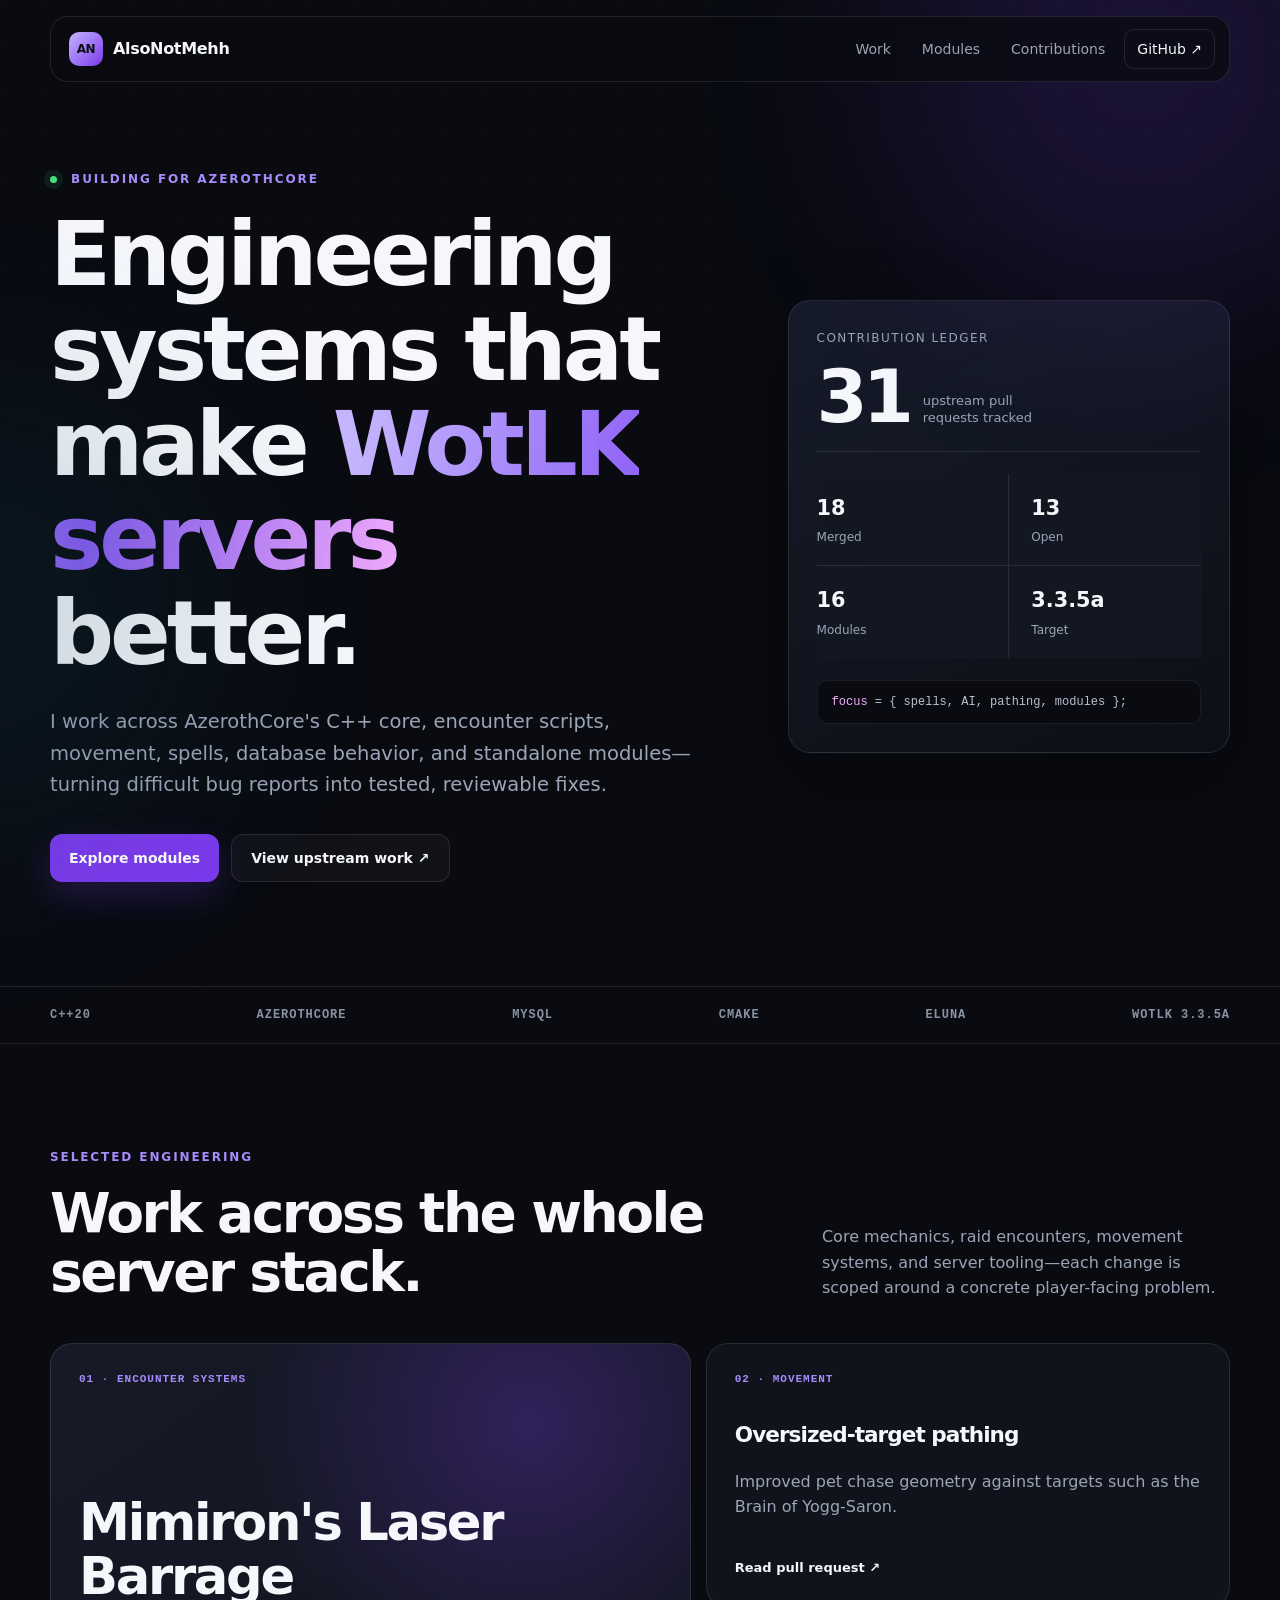
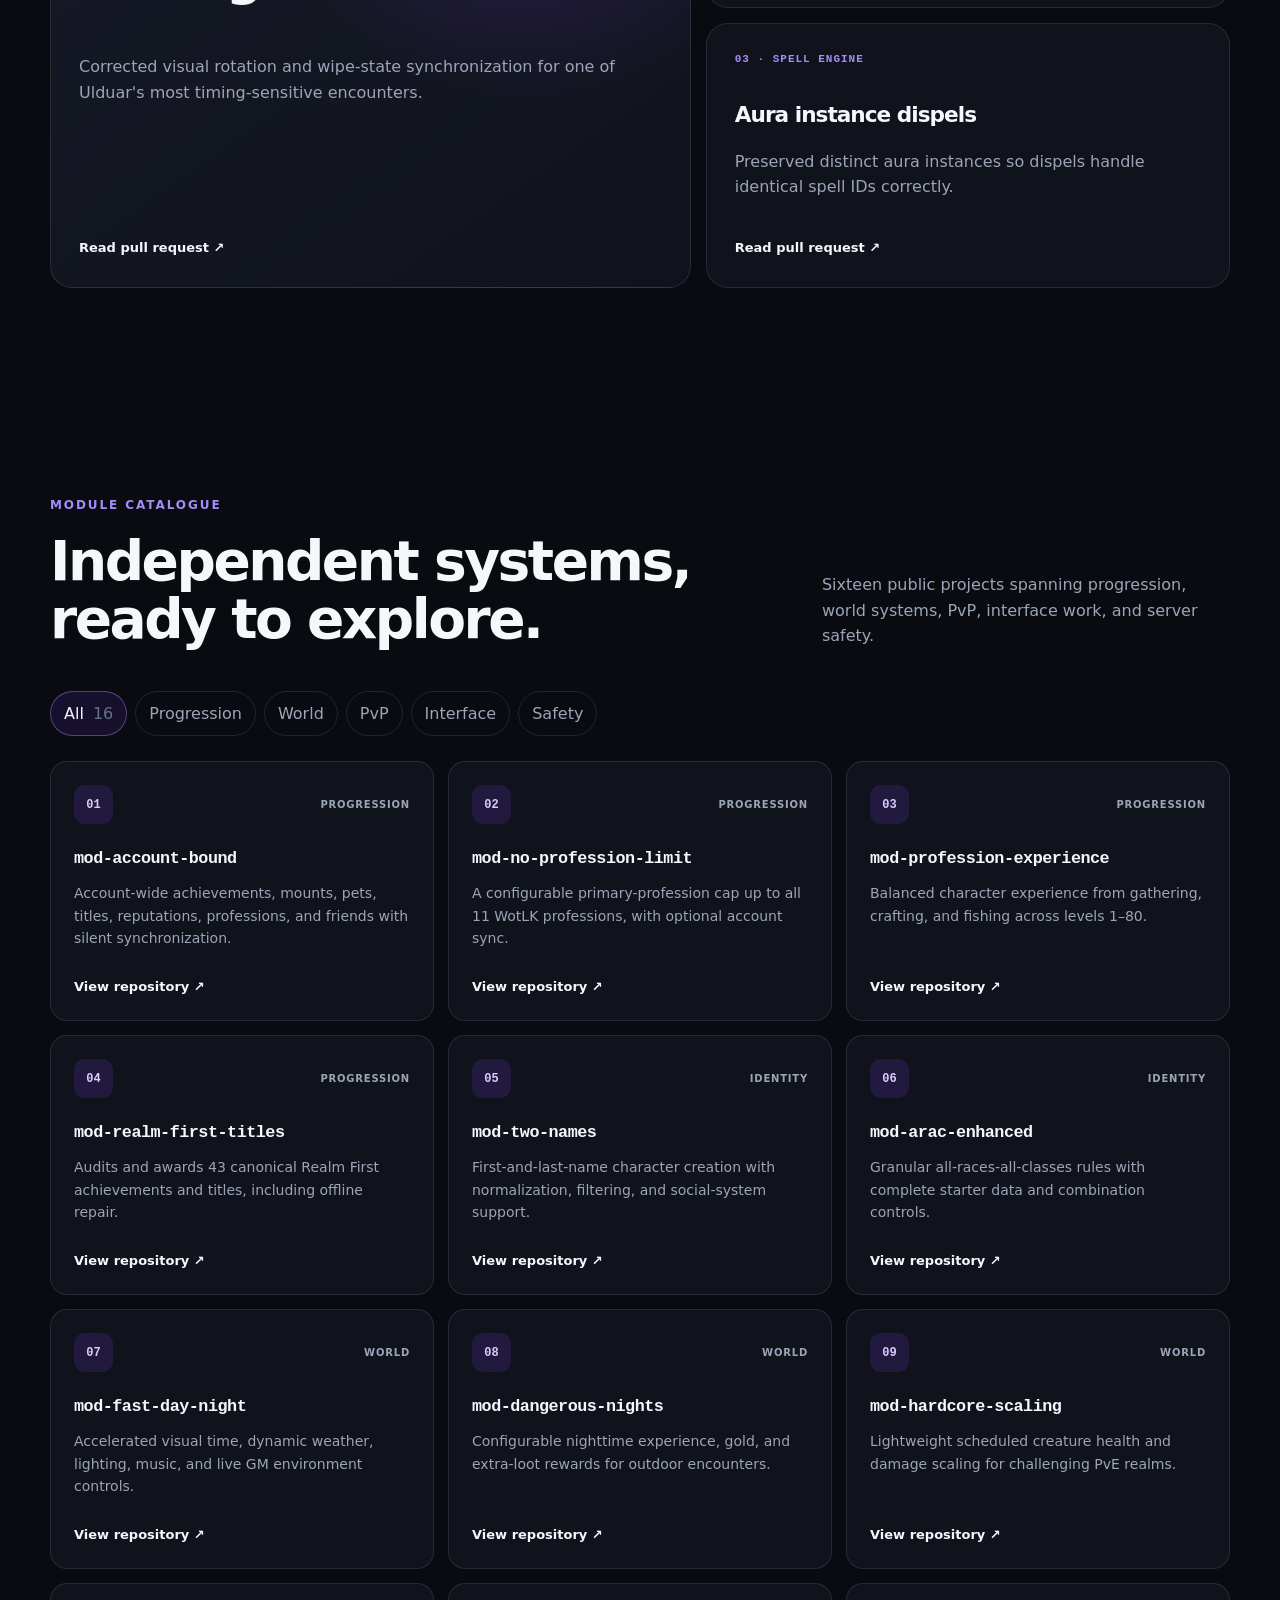
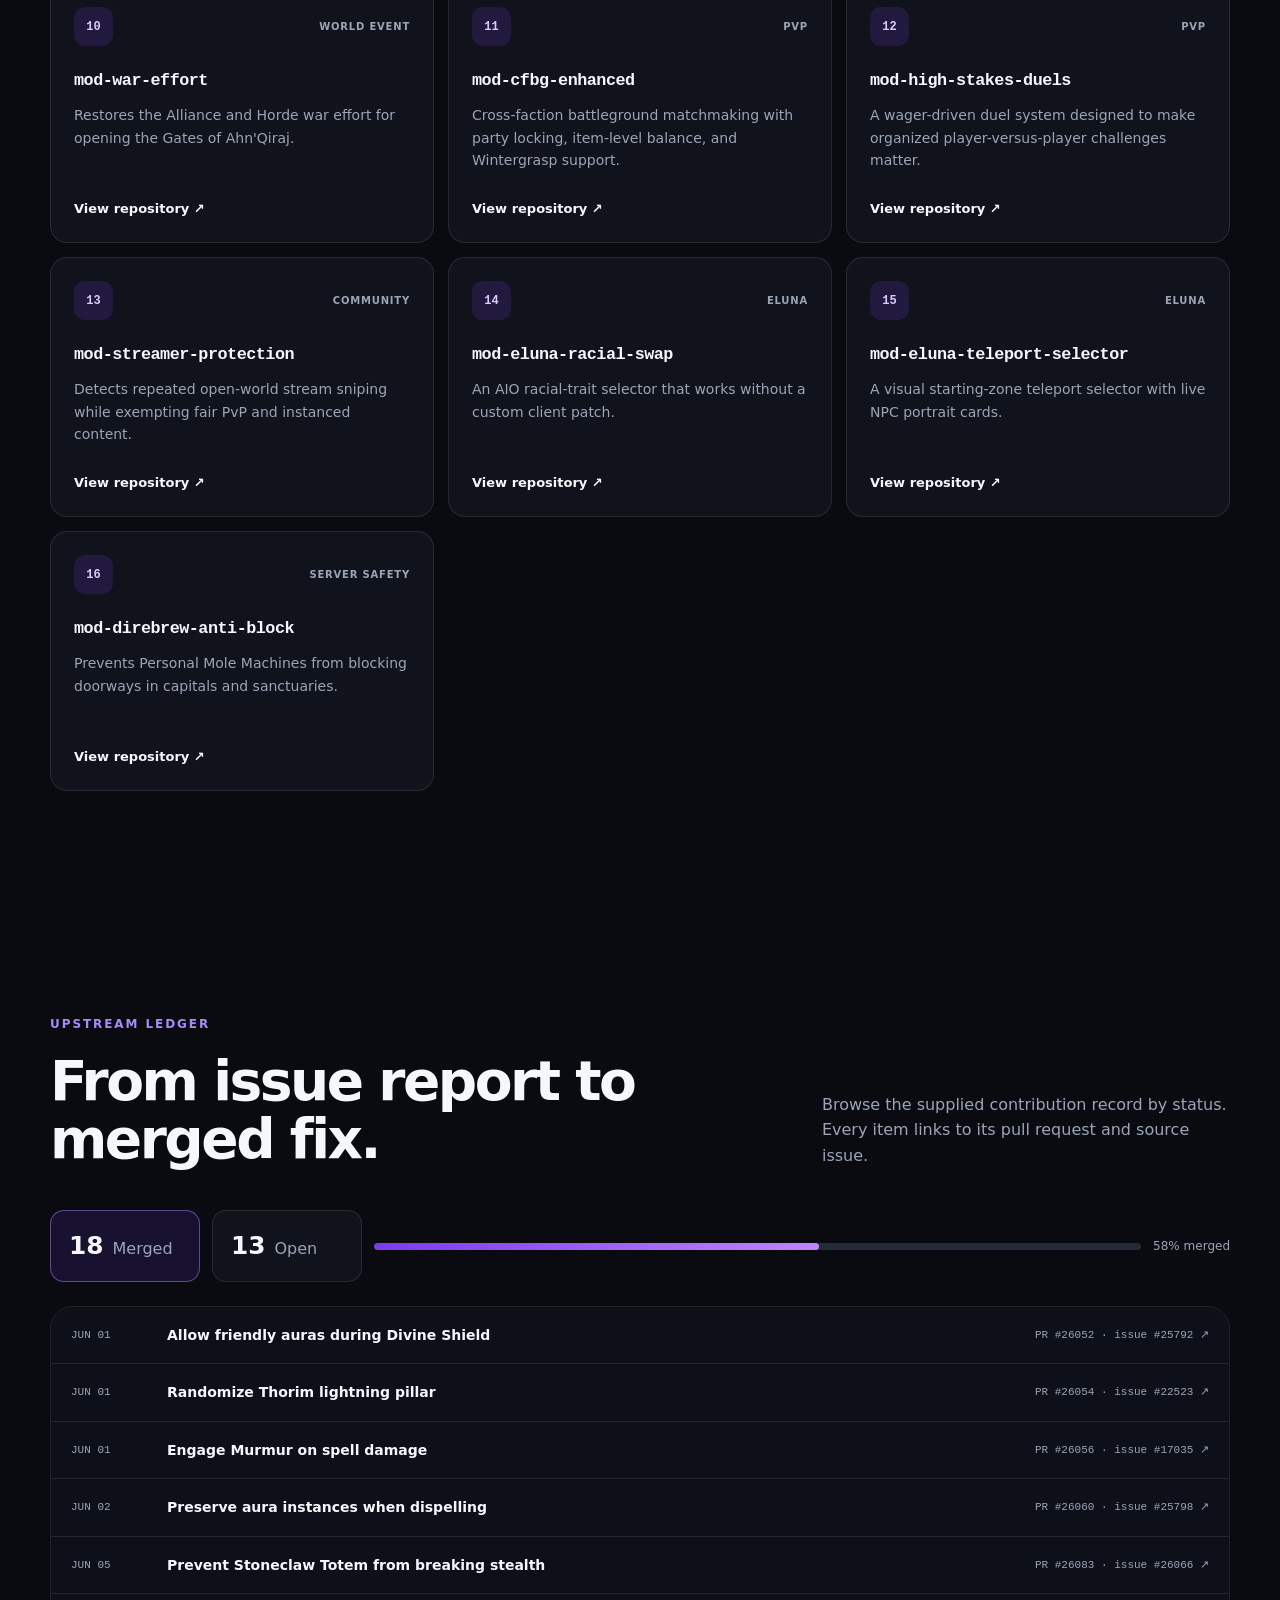
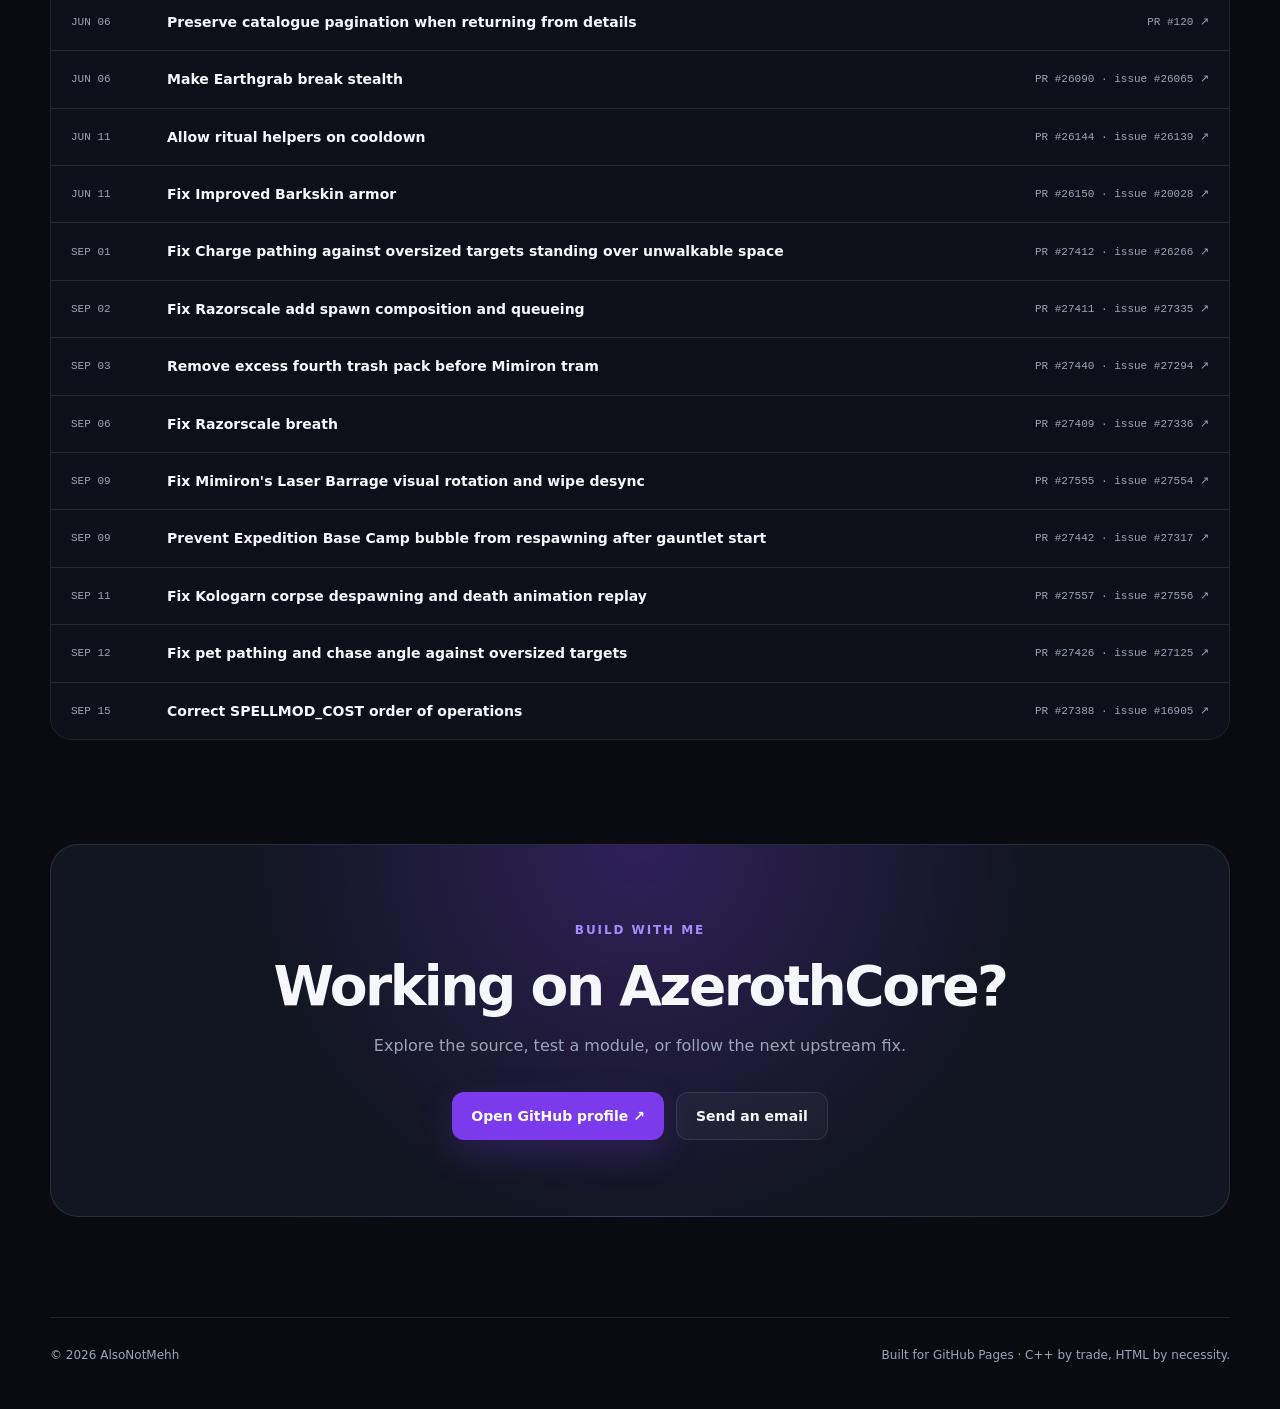
==== docs/index.html @ 0347d48a "feat: publish profile portfolio and module catalogue" ====
<!doctype html>
<html lang="en">
<head>
  <meta charset="utf-8">
  <meta name="viewport" content="width=device-width, initial-scale=1">
  <meta name="description" content="AzerothCore contributions, C++ engineering, and WotLK modules by AlsoNotMehh.">
  <meta name="theme-color" content="#090b11">
  <meta property="og:title" content="AlsoNotMehh — AzerothCore Developer">
  <meta property="og:description" content="Upstream fixes, WotLK systems engineering, and a growing catalogue of AzerothCore modules.">
  <meta property="og:type" content="website">
  <title>AlsoNotMehh — AzerothCore Developer</title>
  <link rel="icon" href="assets/mark.svg" type="image/svg+xml">
  <link rel="stylesheet" href="assets/styles.css">
  <script src="assets/app.js" defer></script>
</head>
<body>
  <a class="skip-link" href="#main">Skip to content</a>
  <div class="ambient ambient-one" aria-hidden="true"></div>
  <div class="ambient ambient-two" aria-hidden="true"></div>

  <header class="site-header">
    <a class="brand" href="#top" aria-label="AlsoNotMehh home">
      <span class="brand-mark">AN</span>
      <span>AlsoNotMehh</span>
    </a>
    <button class="nav-toggle" type="button" aria-expanded="false" aria-controls="site-nav">Menu</button>
    <nav id="site-nav" class="site-nav" aria-label="Primary navigation">
      <a href="#work">Work</a>
      <a href="#modules">Modules</a>
      <a href="#contributions">Contributions</a>
      <a class="nav-cta" href="https://github.com/AlsoNotMehh" target="_blank" rel="noreferrer">GitHub ↗</a>
    </nav>
  </header>

  <main id="main">
    <section class="hero section" id="top">
      <div class="hero-copy reveal">
        <p class="eyebrow"><span class="status-dot"></span> Building for AzerothCore</p>
        <h1>Engineering systems that make <span>WotLK servers</span> better.</h1>
        <p class="hero-lede">I work across AzerothCore's C++ core, encounter scripts, movement, spells, database behavior, and standalone modules—turning difficult bug reports into tested, reviewable fixes.</p>
        <div class="hero-actions">
          <a class="button button-primary" href="#modules">Explore modules</a>
          <a class="button button-secondary" href="https://github.com/azerothcore/azerothcore-wotlk/pulls?q=is%3Apr+author%3AAlsoNotMehh" target="_blank" rel="noreferrer">View upstream work ↗</a>
        </div>
      </div>
      <aside class="hero-panel reveal" aria-label="Contribution overview">
        <p class="panel-kicker">Contribution ledger</p>
        <div class="hero-metric"><strong>31</strong><span>upstream pull requests tracked</span></div>
        <div class="metric-grid">
          <div><strong>18</strong><span>Merged</span></div>
          <div><strong>13</strong><span>Open</span></div>
          <div><strong>16</strong><span>Modules</span></div>
          <div><strong>3.3.5a</strong><span>Target</span></div>
        </div>
        <div class="code-line"><span>focus</span> = { spells, AI, pathing, modules };</div>
      </aside>
    </section>

    <section class="trust-strip" aria-label="Core technologies">
      <span>C++20</span><span>AzerothCore</span><span>MySQL</span><span>CMake</span><span>Eluna</span><span>WotLK 3.3.5a</span>
    </section>

    <section class="section" id="work">
      <div class="section-heading reveal">
        <div><p class="eyebrow">Selected engineering</p><h2>Work across the whole server stack.</h2></div>
        <p>Core mechanics, raid encounters, movement systems, and server tooling—each change is scoped around a concrete player-facing problem.</p>
      </div>
      <div class="featured-grid">
        <a class="featured-card featured-large reveal" href="https://github.com/azerothcore/azerothcore-wotlk/pull/27555" target="_blank" rel="noreferrer">
          <span class="card-index">01 · Encounter systems</span>
          <h3>Mimiron's Laser Barrage</h3>
          <p>Corrected visual rotation and wipe-state synchronization for one of Ulduar's most timing-sensitive encounters.</p>
          <span class="card-link">Read pull request ↗</span>
        </a>
        <a class="featured-card reveal" href="https://github.com/azerothcore/azerothcore-wotlk/pull/27426" target="_blank" rel="noreferrer">
          <span class="card-index">02 · Movement</span>
          <h3>Oversized-target pathing</h3>
          <p>Improved pet chase geometry against targets such as the Brain of Yogg-Saron.</p>
          <span class="card-link">Read pull request ↗</span>
        </a>
        <a class="featured-card reveal" href="https://github.com/azerothcore/azerothcore-wotlk/pull/26060" target="_blank" rel="noreferrer">
          <span class="card-index">03 · Spell engine</span>
          <h3>Aura instance dispels</h3>
          <p>Preserved distinct aura instances so dispels handle identical spell IDs correctly.</p>
          <span class="card-link">Read pull request ↗</span>
        </a>
      </div>
    </section>

    <section class="section" id="modules">
      <div class="section-heading reveal">
        <div><p class="eyebrow">Module catalogue</p><h2>Independent systems, ready to explore.</h2></div>
        <p>Sixteen public projects spanning progression, world systems, PvP, interface work, and server safety.</p>
      </div>
      <div class="toolbar reveal" role="group" aria-label="Filter modules">
        <button class="filter is-active" type="button" data-filter="all">All <span>16</span></button>
        <button class="filter" type="button" data-filter="progression">Progression</button>
        <button class="filter" type="button" data-filter="world">World</button>
        <button class="filter" type="button" data-filter="pvp">PvP</button>
        <button class="filter" type="button" data-filter="interface">Interface</button>
        <button class="filter" type="button" data-filter="safety">Safety</button>
      </div>
      <div id="module-grid" class="module-grid" aria-live="polite"></div>
    </section>

    <section class="section contributions" id="contributions">
      <div class="section-heading reveal">
        <div><p class="eyebrow">Upstream ledger</p><h2>From issue report to merged fix.</h2></div>
        <p>Browse the supplied contribution record by status. Every item links to its pull request and source issue.</p>
      </div>
      <div class="contribution-summary reveal">
        <button class="status-card is-active" type="button" data-status="merged"><strong>18</strong><span>Merged</span></button>
        <button class="status-card" type="button" data-status="open"><strong>13</strong><span>Open</span></button>
        <div class="progress" aria-label="18 of 31 tracked pull requests merged"><span style="width:58.06%"></span></div>
        <span class="merge-rate">58% merged</span>
      </div>
      <div id="contribution-list" class="contribution-list" aria-live="polite"></div>
    </section>

    <section class="section contact reveal">
      <p class="eyebrow">Build with me</p>
      <h2>Working on AzerothCore?</h2>
      <p>Explore the source, test a module, or follow the next upstream fix.</p>
      <div class="hero-actions">
        <a class="button button-primary" href="https://github.com/AlsoNotMehh" target="_blank" rel="noreferrer">Open GitHub profile ↗</a>
        <a class="button button-secondary" href="mailto:itsbrayanrodriguez@gmail.com">Send an email</a>
      </div>
    </section>
  </main>

  <footer class="site-footer">
    <span>© <span id="year"></span> AlsoNotMehh</span>
    <span>Built for GitHub Pages · C++ by trade, HTML by necessity.</span>
  </footer>
</body>
</html>
---- docs/assets/styles.css ----
:root {
  --bg: #090b11;
  --panel: rgba(18, 22, 33, .78);
  --panel-solid: #121621;
  --text: #f5f7fb;
  --muted: #9ba5b7;
  --line: rgba(255,255,255,.1);
  --purple: #a78bfa;
  --purple-deep: #7c3aed;
  --green: #4ade80;
  --max: 1180px;
  --radius: 22px;
}
* { box-sizing: border-box; }
html { scroll-behavior: smooth; }
body { margin: 0; color: var(--text); background: var(--bg); font-family: Inter, ui-sans-serif, system-ui, -apple-system, BlinkMacSystemFont, "Segoe UI", sans-serif; line-height: 1.6; overflow-x: hidden; }
body::before { content: ""; position: fixed; inset: 0; pointer-events: none; opacity: .32; background-image: linear-gradient(rgba(255,255,255,.025) 1px, transparent 1px), linear-gradient(90deg, rgba(255,255,255,.025) 1px, transparent 1px); background-size: 44px 44px; mask-image: linear-gradient(to bottom, black, transparent 78%); }
a { color: inherit; }
button { font: inherit; }
.skip-link { position: fixed; top: -60px; left: 20px; z-index: 100; padding: 10px 16px; color: #090b11; background: #fff; border-radius: 8px; }
.skip-link:focus { top: 20px; }
.ambient { position: fixed; width: 480px; height: 480px; border-radius: 50%; filter: blur(110px); pointer-events: none; opacity: .17; }
.ambient-one { top: -180px; right: -100px; background: var(--purple-deep); }
.ambient-two { bottom: 5%; left: -260px; background: #164e63; }
.site-header { position: sticky; top: 0; z-index: 20; width: min(calc(100% - 32px), var(--max)); margin: 16px auto 0; padding: 12px 14px 12px 18px; display: flex; align-items: center; justify-content: space-between; border: 1px solid var(--line); border-radius: 18px; background: rgba(9,11,17,.78); backdrop-filter: blur(18px); }
.brand { display: inline-flex; align-items: center; gap: 10px; font-weight: 760; text-decoration: none; letter-spacing: -.02em; }
.brand-mark { display: grid; place-items: center; width: 34px; height: 34px; color: #0b0d13; background: linear-gradient(135deg, #c4b5fd, #7c3aed); border-radius: 10px; font-size: 12px; font-weight: 900; }
.site-nav { display: flex; align-items: center; gap: 7px; }
.site-nav a { padding: 8px 12px; color: var(--muted); text-decoration: none; font-size: 14px; border-radius: 10px; }
.site-nav a:hover, .site-nav a:focus-visible { color: var(--text); background: rgba(255,255,255,.06); }
.site-nav .nav-cta { color: var(--text); border: 1px solid var(--line); }
.nav-toggle { display: none; color: var(--text); border: 1px solid var(--line); background: transparent; border-radius: 10px; padding: 7px 10px; }
.section { width: min(calc(100% - 40px), var(--max)); margin: 0 auto; padding: 104px 0; }
.hero { min-height: 760px; display: grid; grid-template-columns: 1.2fr .8fr; align-items: center; gap: 74px; padding-top: 88px; }
.eyebrow { margin: 0 0 17px; color: var(--purple); font-size: 12px; font-weight: 800; letter-spacing: .16em; text-transform: uppercase; }
.status-dot { display: inline-block; width: 7px; height: 7px; margin-right: 8px; border-radius: 50%; background: var(--green); box-shadow: 0 0 0 6px rgba(74,222,128,.09); }
h1, h2, h3 { margin-top: 0; line-height: 1.06; letter-spacing: -.045em; }
h1 { max-width: 760px; margin-bottom: 25px; font-size: clamp(3.2rem, 7vw, 6.25rem); }
h1 span { color: transparent; background: linear-gradient(100deg, #c4b5fd 5%, #8b5cf6 52%, #f0abfc); background-clip: text; -webkit-background-clip: text; }
h2 { margin-bottom: 0; font-size: clamp(2.15rem, 4.3vw, 4rem); }
h3 { font-size: 1.35rem; }
.hero-lede { max-width: 690px; margin: 0; color: var(--muted); font-size: clamp(1.05rem, 1.8vw, 1.22rem); }
.hero-actions { display: flex; flex-wrap: wrap; gap: 12px; margin-top: 34px; }
.button { display: inline-flex; align-items: center; justify-content: center; min-height: 48px; padding: 0 19px; border-radius: 12px; text-decoration: none; font-size: 14px; font-weight: 750; transition: transform .2s ease, border-color .2s ease, background .2s ease; }
.button:hover { transform: translateY(-2px); }
.button-primary { color: #fff; background: var(--purple-deep); box-shadow: 0 13px 35px rgba(124,58,237,.22); }
.button-primary:hover { background: #8b5cf6; }
.button-secondary { border: 1px solid var(--line); background: rgba(255,255,255,.035); }
.button-secondary:hover { border-color: rgba(255,255,255,.24); }
.hero-panel { padding: 28px; border: 1px solid var(--line); border-radius: var(--radius); background: linear-gradient(155deg, rgba(24,29,44,.92), rgba(13,16,24,.88)); box-shadow: 0 30px 80px rgba(0,0,0,.35); transform: rotate(1.4deg); }
.panel-kicker { margin: 0 0 20px; color: var(--muted); font-size: 12px; letter-spacing: .12em; text-transform: uppercase; }
.hero-metric { display: flex; align-items: end; gap: 14px; padding-bottom: 24px; border-bottom: 1px solid var(--line); }
.hero-metric strong { font-size: 4.6rem; line-height: .8; letter-spacing: -.07em; }
.hero-metric span { max-width: 130px; color: var(--muted); font-size: 13px; line-height: 1.35; }
.metric-grid { display: grid; grid-template-columns: 1fr 1fr; gap: 1px; margin: 22px 0; background: var(--line); }
.metric-grid div { display: flex; flex-direction: column; gap: 3px; padding: 18px 0; background: #131722; }
.metric-grid div:nth-child(even) { padding-left: 22px; }
.metric-grid strong { font-size: 1.3rem; }
.metric-grid span { color: var(--muted); font-size: 12px; }
.code-line { padding: 12px 14px; color: #b8c0d1; background: #090b11; border: 1px solid rgba(255,255,255,.07); border-radius: 10px; font: 12px/1.5 ui-monospace, SFMono-Regular, Menlo, monospace; }
.code-line span { color: #f0abfc; }
.trust-strip { width: 100%; padding: 22px max(20px, calc((100% - var(--max)) / 2)); display: flex; flex-wrap: wrap; justify-content: space-between; gap: 20px; color: #8993a5; border-top: 1px solid var(--line); border-bottom: 1px solid var(--line); font: 700 12px/1 ui-monospace, monospace; letter-spacing: .08em; text-transform: uppercase; }
.section-heading { display: grid; grid-template-columns: 1.15fr .65fr; gap: 50px; align-items: end; margin-bottom: 42px; }
.section-heading > p { margin: 0; color: var(--muted); }
.featured-grid { display: grid; grid-template-columns: 1.1fr .9fr; gap: 15px; }
.featured-card { min-height: 265px; padding: 28px; display: flex; flex-direction: column; border: 1px solid var(--line); border-radius: var(--radius); background: var(--panel); text-decoration: none; transition: transform .25s ease, border-color .25s ease, background .25s ease; }
.featured-card:hover { transform: translateY(-4px); border-color: rgba(167,139,250,.4); background: #171b29; }
.featured-large { grid-row: span 2; min-height: 545px; justify-content: end; background: radial-gradient(circle at 75% 15%, rgba(124,58,237,.28), transparent 42%), linear-gradient(145deg, #161a27, #10131c); }
.featured-large h3 { max-width: 480px; font-size: clamp(2.25rem, 4vw, 4.1rem); }
.featured-card p { max-width: 540px; margin: 0 0 24px; color: var(--muted); }
.card-index { margin-bottom: auto; color: var(--purple); font: 700 11px/1.3 ui-monospace, monospace; text-transform: uppercase; letter-spacing: .09em; }
.featured-card:not(.featured-large) .card-index { margin-bottom: 38px; }
.card-link { margin-top: auto; font-size: 13px; font-weight: 750; }
.toolbar { display: flex; flex-wrap: wrap; gap: 8px; margin-bottom: 25px; }
.filter { padding: 9px 13px; color: var(--muted); border: 1px solid var(--line); border-radius: 999px; background: transparent; cursor: pointer; }
.filter span { padding-left: 4px; color: #697386; }
.filter:hover, .filter.is-active { color: var(--text); border-color: rgba(167,139,250,.42); background: rgba(124,58,237,.13); }
.module-grid { display: grid; grid-template-columns: repeat(3, 1fr); gap: 14px; }
.module-card { min-height: 260px; padding: 23px; display: flex; flex-direction: column; border: 1px solid var(--line); border-radius: 17px; background: var(--panel); transition: transform .22s ease, border-color .22s ease; }
.module-card:hover { transform: translateY(-3px); border-color: rgba(167,139,250,.34); }
.module-top { display: flex; align-items: center; justify-content: space-between; margin-bottom: 25px; }
.module-icon { display: grid; place-items: center; width: 39px; height: 39px; color: #d8ccff; background: rgba(124,58,237,.17); border-radius: 11px; font: 800 12px/1 ui-monospace, monospace; }
.module-category { color: var(--muted); font-size: 10px; font-weight: 750; text-transform: uppercase; letter-spacing: .08em; }
.module-card h3 { margin-bottom: 12px; font: 720 1.05rem/1.25 ui-monospace, SFMono-Regular, Menlo, monospace; letter-spacing: -.03em; }
.module-card p { margin: 0 0 24px; color: var(--muted); font-size: 14px; }
.module-card a { margin-top: auto; text-decoration: none; font-size: 13px; font-weight: 750; }
.module-card a:hover { color: var(--purple); }
.contributions { padding-top: 120px; }
.contribution-summary { display: grid; grid-template-columns: 150px 150px 1fr auto; gap: 12px; align-items: center; margin-bottom: 24px; }
.status-card { padding: 15px 18px; display: flex; align-items: baseline; gap: 9px; color: var(--muted); border: 1px solid var(--line); border-radius: 14px; background: var(--panel); cursor: pointer; text-align: left; }
.status-card strong { color: var(--text); font-size: 1.55rem; }
.status-card.is-active { border-color: rgba(167,139,250,.48); background: rgba(124,58,237,.14); }
.progress { height: 7px; overflow: hidden; border-radius: 999px; background: #252a37; }
.progress span { display: block; height: 100%; background: linear-gradient(90deg, #7c3aed, #c084fc); border-radius: inherit; }
.merge-rate { color: var(--muted); font-size: 12px; }
.contribution-list { border: 1px solid var(--line); border-radius: var(--radius); overflow: hidden; }
.contribution-item { display: grid; grid-template-columns: 78px 1fr auto; gap: 18px; align-items: center; padding: 17px 20px; color: inherit; border-bottom: 1px solid var(--line); background: rgba(15,18,27,.76); text-decoration: none; }
.contribution-item:last-child { border-bottom: 0; }
.contribution-item:hover { background: rgba(27,31,45,.9); }
.contribution-date { color: var(--muted); font: 11px/1.3 ui-monospace, monospace; text-transform: uppercase; }
.contribution-title { font-size: 14px; font-weight: 650; }
.contribution-meta { color: var(--muted); font: 11px/1.3 ui-monospace, monospace; white-space: nowrap; }
.contact { margin-bottom: 100px; padding: 76px; text-align: center; border: 1px solid var(--line); border-radius: 28px; background: radial-gradient(circle at 50% 0, rgba(124,58,237,.28), transparent 55%), var(--panel-solid); }
.contact h2 { margin-bottom: 17px; }
.contact > p:not(.eyebrow) { margin: 0; color: var(--muted); }
.contact .hero-actions { justify-content: center; }
.site-footer { width: min(calc(100% - 40px), var(--max)); margin: 0 auto; padding: 28px 0 44px; display: flex; justify-content: space-between; gap: 20px; color: var(--muted); border-top: 1px solid var(--line); font-size: 12px; }
.reveal { opacity: 0; transform: translateY(16px); transition: opacity .55s ease, transform .55s ease; }
.reveal.is-visible { opacity: 1; transform: none; }
@media (max-width: 900px) {
  .hero { min-height: auto; grid-template-columns: 1fr; gap: 48px; padding-top: 110px; }
  .hero-panel { transform: none; }
  .section-heading { grid-template-columns: 1fr; gap: 18px; }
  .featured-grid { grid-template-columns: 1fr; }
  .featured-large { min-height: 460px; grid-row: auto; }
  .module-grid { grid-template-columns: repeat(2, 1fr); }
  .contribution-summary { grid-template-columns: 1fr 1fr; }
  .progress { grid-column: 1 / -1; }
}
@media (max-width: 640px) {
  .site-header { margin-top: 9px; }
  .nav-toggle { display: block; }
  .site-nav { position: absolute; top: calc(100% + 8px); left: 0; right: 0; display: none; flex-direction: column; align-items: stretch; padding: 10px; border: 1px solid var(--line); border-radius: 14px; background: #0d1018; }
  .site-nav.is-open { display: flex; }
  .section { width: min(calc(100% - 28px), var(--max)); padding: 78px 0; }
  .hero { padding-top: 96px; }
  h1 { font-size: clamp(2.8rem, 14vw, 4.2rem); }
  .trust-strip { justify-content: flex-start; }
  .module-grid { grid-template-columns: 1fr; }
  .contribution-item { grid-template-columns: 1fr auto; gap: 6px 12px; }
  .contribution-date { grid-column: 1 / -1; }
  .contribution-title { font-size: 13px; }
  .contact { padding: 54px 24px; margin-bottom: 60px; }
  .site-footer { flex-direction: column; }
}
@media (prefers-reduced-motion: reduce) {
  *, *::before, *::after { scroll-behavior: auto !important; transition: none !important; }
  .reveal { opacity: 1; transform: none; }
}
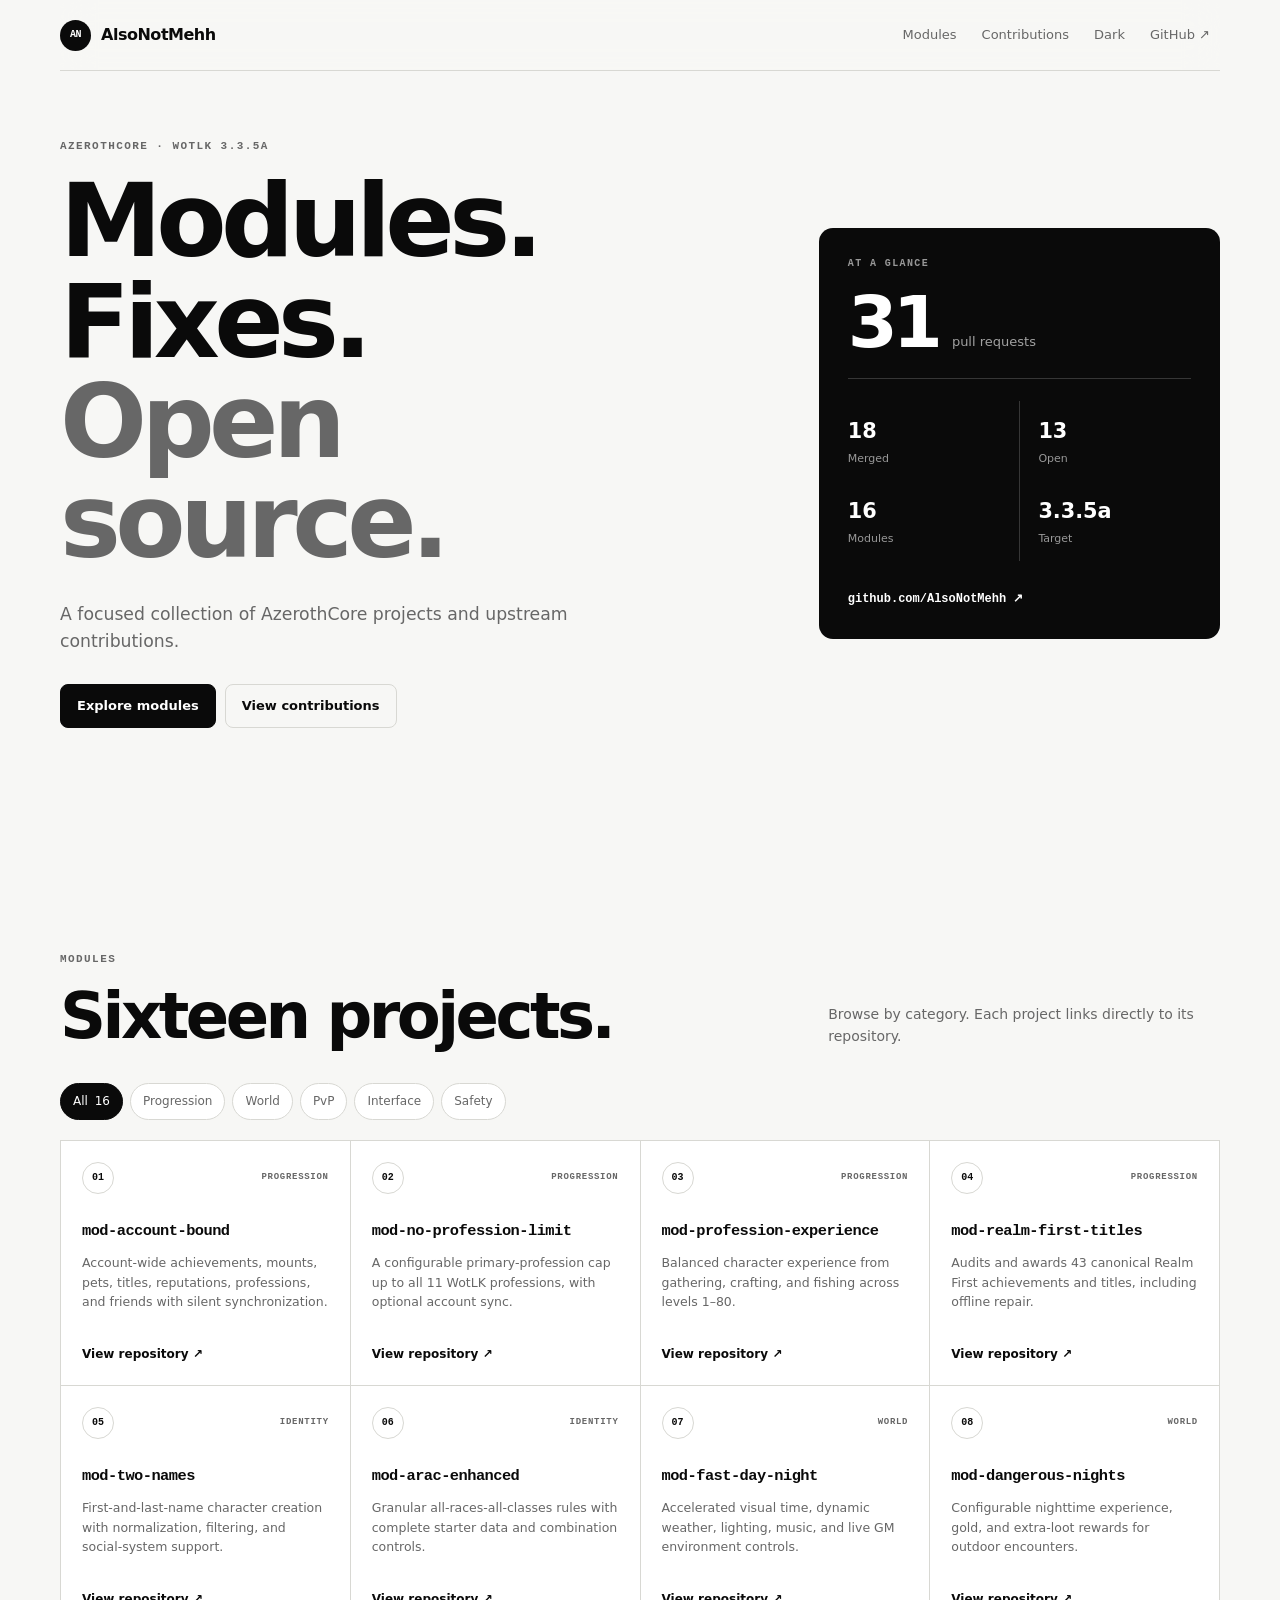
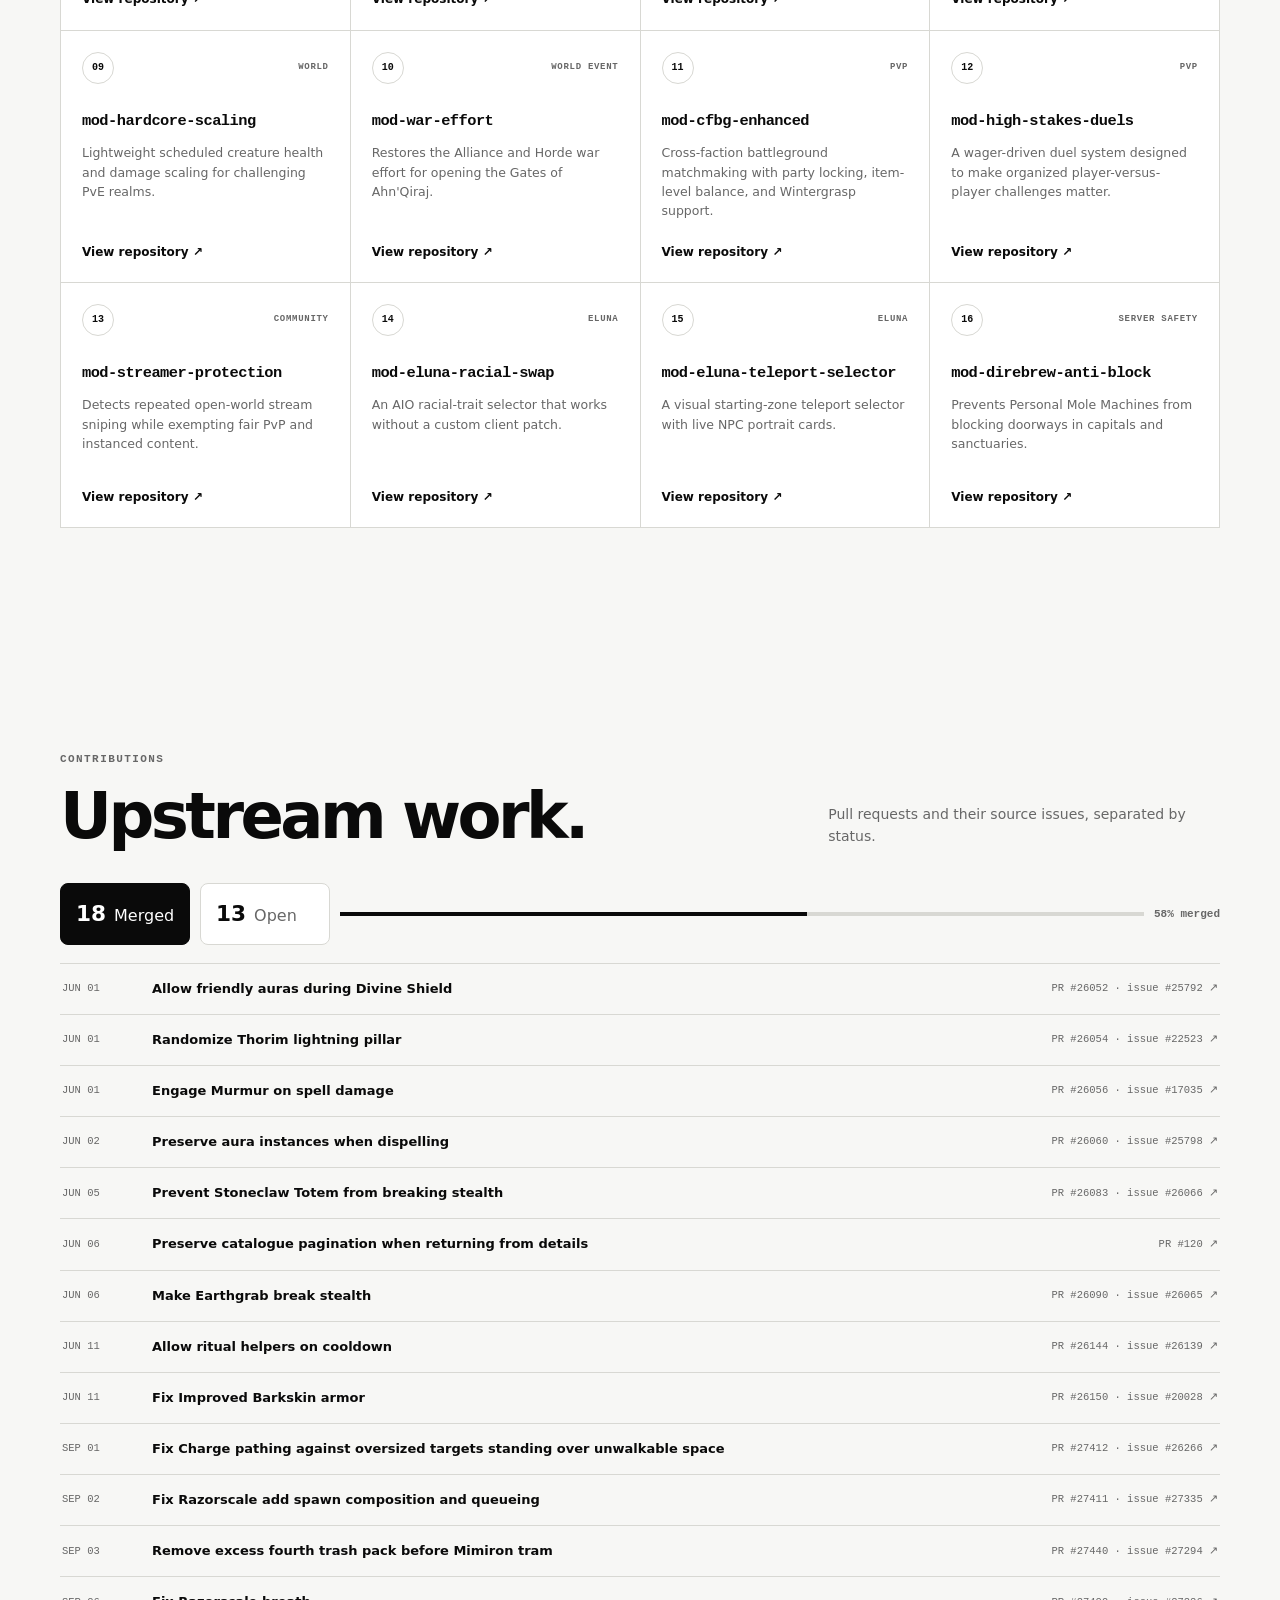
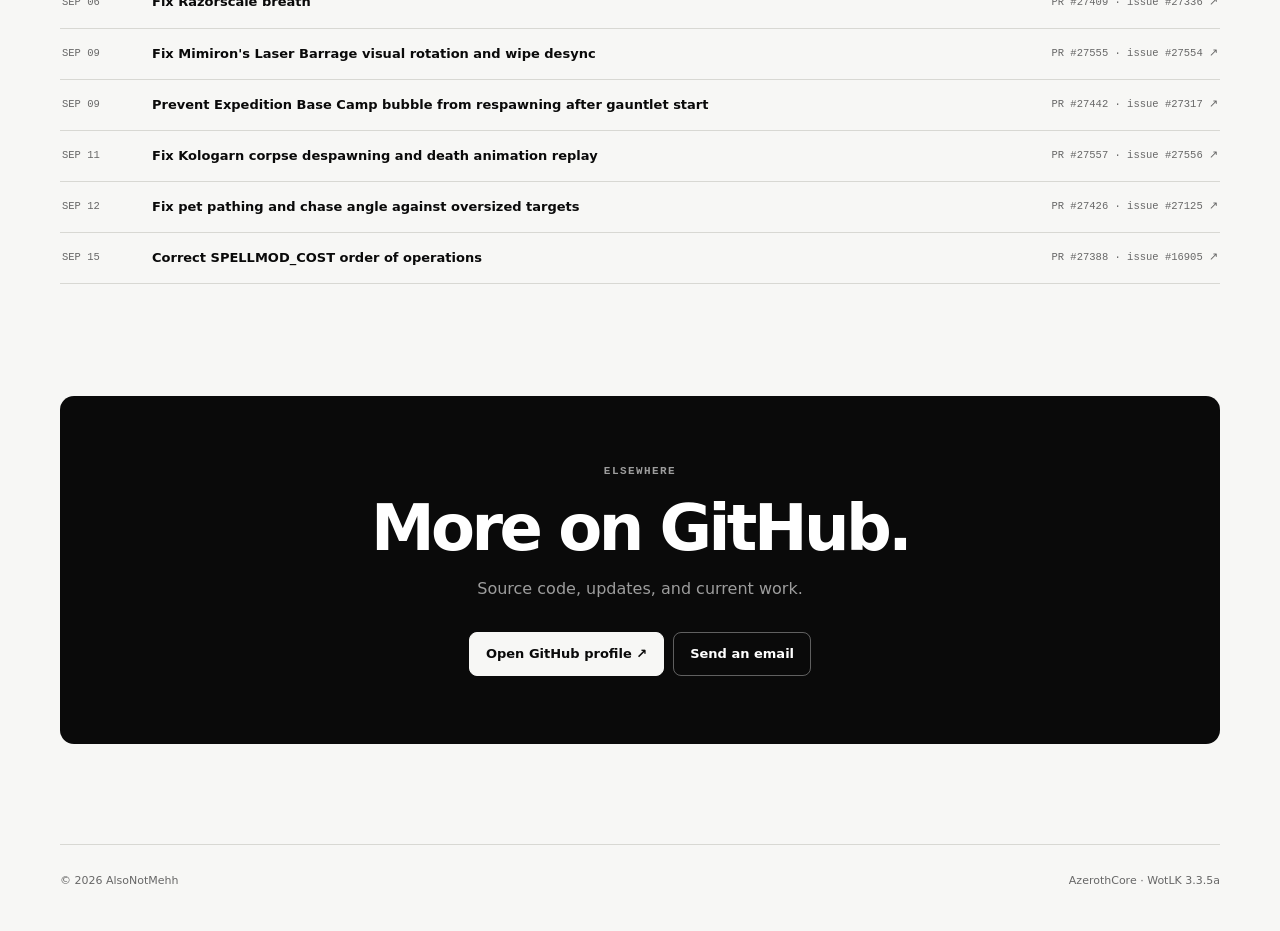
==== commit b42bfb30: "style: simplify portfolio with light and dark themes" ====
--- a/docs/index.html
+++ b/docs/index.html
@@ -3,21 +3,18 @@
 <head>
   <meta charset="utf-8">
   <meta name="viewport" content="width=device-width, initial-scale=1">
-  <meta name="description" content="AzerothCore contributions, C++ engineering, and WotLK modules by AlsoNotMehh.">
-  <meta name="theme-color" content="#090b11">
-  <meta property="og:title" content="AlsoNotMehh — AzerothCore Developer">
-  <meta property="og:description" content="Upstream fixes, WotLK systems engineering, and a growing catalogue of AzerothCore modules.">
+  <meta name="description" content="AzerothCore modules, fixes, and open-source work by AlsoNotMehh.">
+  <meta name="theme-color" content="#0a0a0a">
+  <meta property="og:title" content="AlsoNotMehh — AzerothCore Projects">
+  <meta property="og:description" content="AzerothCore modules, fixes, and open-source work.">
   <meta property="og:type" content="website">
-  <title>AlsoNotMehh — AzerothCore Developer</title>
+  <title>AlsoNotMehh — AzerothCore Projects</title>
   <link rel="icon" href="assets/mark.svg" type="image/svg+xml">
   <link rel="stylesheet" href="assets/styles.css">
   <script src="assets/app.js" defer></script>
 </head>
 <body>
   <a class="skip-link" href="#main">Skip to content</a>
-  <div class="ambient ambient-one" aria-hidden="true"></div>
-  <div class="ambient ambient-two" aria-hidden="true"></div>
-
   <header class="site-header">
     <a class="brand" href="#top" aria-label="AlsoNotMehh home">
       <span class="brand-mark">AN</span>
@@ -25,72 +22,41 @@
     </a>
     <button class="nav-toggle" type="button" aria-expanded="false" aria-controls="site-nav">Menu</button>
     <nav id="site-nav" class="site-nav" aria-label="Primary navigation">
-      <a href="#work">Work</a>
       <a href="#modules">Modules</a>
       <a href="#contributions">Contributions</a>
-      <a class="nav-cta" href="https://github.com/AlsoNotMehh" target="_blank" rel="noreferrer">GitHub ↗</a>
+      <button class="theme-toggle" type="button" aria-label="Switch color theme">Theme</button>
+      <a href="https://github.com/AlsoNotMehh" target="_blank" rel="noreferrer">GitHub ↗</a>
     </nav>
   </header>
 
   <main id="main">
     <section class="hero section" id="top">
       <div class="hero-copy reveal">
-        <p class="eyebrow"><span class="status-dot"></span> Building for AzerothCore</p>
-        <h1>Engineering systems that make <span>WotLK servers</span> better.</h1>
-        <p class="hero-lede">I work across AzerothCore's C++ core, encounter scripts, movement, spells, database behavior, and standalone modules—turning difficult bug reports into tested, reviewable fixes.</p>
+        <p class="eyebrow">AzerothCore · WotLK 3.3.5a</p>
+        <h1>Modules.<br>Fixes.<br><span>Open source.</span></h1>
+        <p class="hero-lede">A focused collection of AzerothCore projects and upstream contributions.</p>
         <div class="hero-actions">
           <a class="button button-primary" href="#modules">Explore modules</a>
-          <a class="button button-secondary" href="https://github.com/azerothcore/azerothcore-wotlk/pulls?q=is%3Apr+author%3AAlsoNotMehh" target="_blank" rel="noreferrer">View upstream work ↗</a>
+          <a class="button button-secondary" href="#contributions">View contributions</a>
         </div>
       </div>
       <aside class="hero-panel reveal" aria-label="Contribution overview">
-        <p class="panel-kicker">Contribution ledger</p>
-        <div class="hero-metric"><strong>31</strong><span>upstream pull requests tracked</span></div>
+        <p class="panel-kicker">At a glance</p>
+        <div class="hero-metric"><strong>31</strong><span>pull requests</span></div>
         <div class="metric-grid">
           <div><strong>18</strong><span>Merged</span></div>
           <div><strong>13</strong><span>Open</span></div>
           <div><strong>16</strong><span>Modules</span></div>
           <div><strong>3.3.5a</strong><span>Target</span></div>
         </div>
-        <div class="code-line"><span>focus</span> = { spells, AI, pathing, modules };</div>
+        <a class="panel-link" href="https://github.com/AlsoNotMehh" target="_blank" rel="noreferrer">github.com/AlsoNotMehh ↗</a>
       </aside>
-    </section>
-
-    <section class="trust-strip" aria-label="Core technologies">
-      <span>C++20</span><span>AzerothCore</span><span>MySQL</span><span>CMake</span><span>Eluna</span><span>WotLK 3.3.5a</span>
-    </section>
-
-    <section class="section" id="work">
-      <div class="section-heading reveal">
-        <div><p class="eyebrow">Selected engineering</p><h2>Work across the whole server stack.</h2></div>
-        <p>Core mechanics, raid encounters, movement systems, and server tooling—each change is scoped around a concrete player-facing problem.</p>
-      </div>
-      <div class="featured-grid">
-        <a class="featured-card featured-large reveal" href="https://github.com/azerothcore/azerothcore-wotlk/pull/27555" target="_blank" rel="noreferrer">
-          <span class="card-index">01 · Encounter systems</span>
-          <h3>Mimiron's Laser Barrage</h3>
-          <p>Corrected visual rotation and wipe-state synchronization for one of Ulduar's most timing-sensitive encounters.</p>
-          <span class="card-link">Read pull request ↗</span>
-        </a>
-        <a class="featured-card reveal" href="https://github.com/azerothcore/azerothcore-wotlk/pull/27426" target="_blank" rel="noreferrer">
-          <span class="card-index">02 · Movement</span>
-          <h3>Oversized-target pathing</h3>
-          <p>Improved pet chase geometry against targets such as the Brain of Yogg-Saron.</p>
-          <span class="card-link">Read pull request ↗</span>
-        </a>
-        <a class="featured-card reveal" href="https://github.com/azerothcore/azerothcore-wotlk/pull/26060" target="_blank" rel="noreferrer">
-          <span class="card-index">03 · Spell engine</span>
-          <h3>Aura instance dispels</h3>
-          <p>Preserved distinct aura instances so dispels handle identical spell IDs correctly.</p>
-          <span class="card-link">Read pull request ↗</span>
-        </a>
-      </div>
     </section>
 
     <section class="section" id="modules">
       <div class="section-heading reveal">
-        <div><p class="eyebrow">Module catalogue</p><h2>Independent systems, ready to explore.</h2></div>
-        <p>Sixteen public projects spanning progression, world systems, PvP, interface work, and server safety.</p>
+        <div><p class="eyebrow">Modules</p><h2>Sixteen projects.</h2></div>
+        <p>Browse by category. Each project links directly to its repository.</p>
       </div>
       <div class="toolbar reveal" role="group" aria-label="Filter modules">
         <button class="filter is-active" type="button" data-filter="all">All <span>16</span></button>
@@ -105,8 +71,8 @@
 
     <section class="section contributions" id="contributions">
       <div class="section-heading reveal">
-        <div><p class="eyebrow">Upstream ledger</p><h2>From issue report to merged fix.</h2></div>
-        <p>Browse the supplied contribution record by status. Every item links to its pull request and source issue.</p>
+        <div><p class="eyebrow">Contributions</p><h2>Upstream work.</h2></div>
+        <p>Pull requests and their source issues, separated by status.</p>
       </div>
       <div class="contribution-summary reveal">
         <button class="status-card is-active" type="button" data-status="merged"><strong>18</strong><span>Merged</span></button>
@@ -118,9 +84,9 @@
     </section>
 
     <section class="section contact reveal">
-      <p class="eyebrow">Build with me</p>
-      <h2>Working on AzerothCore?</h2>
-      <p>Explore the source, test a module, or follow the next upstream fix.</p>
+      <p class="eyebrow">Elsewhere</p>
+      <h2>More on GitHub.</h2>
+      <p>Source code, updates, and current work.</p>
       <div class="hero-actions">
         <a class="button button-primary" href="https://github.com/AlsoNotMehh" target="_blank" rel="noreferrer">Open GitHub profile ↗</a>
         <a class="button button-secondary" href="mailto:itsbrayanrodriguez@gmail.com">Send an email</a>
@@ -130,7 +96,7 @@
 
   <footer class="site-footer">
     <span>© <span id="year"></span> AlsoNotMehh</span>
-    <span>Built for GitHub Pages · C++ by trade, HTML by necessity.</span>
+    <span>AzerothCore · WotLK 3.3.5a</span>
   </footer>
 </body>
 </html>
--- a/docs/assets/styles.css
+++ b/docs/assets/styles.css
@@ -1,136 +1,160 @@
 :root {
-  --bg: #090b11;
-  --panel: rgba(18, 22, 33, .78);
-  --panel-solid: #121621;
-  --text: #f5f7fb;
-  --muted: #9ba5b7;
-  --line: rgba(255,255,255,.1);
-  --purple: #a78bfa;
-  --purple-deep: #7c3aed;
-  --green: #4ade80;
-  --max: 1180px;
-  --radius: 22px;
+  color-scheme: light;
+  --bg: #f7f7f5;
+  --surface: #ffffff;
+  --surface-2: #efefec;
+  --ink: #0a0a0a;
+  --muted: #676767;
+  --line: #d8d8d3;
+  --inverse: #ffffff;
+  --inverse-bg: #0a0a0a;
+  --max: 1160px;
 }
+
+:root[data-theme="dark"] {
+  color-scheme: dark;
+  --bg: #0a0a0a;
+  --surface: #111111;
+  --surface-2: #191919;
+  --ink: #f5f5f2;
+  --muted: #9a9a96;
+  --line: #303030;
+  --inverse: #0a0a0a;
+  --inverse-bg: #f5f5f2;
+}
+
 * { box-sizing: border-box; }
 html { scroll-behavior: smooth; }
-body { margin: 0; color: var(--text); background: var(--bg); font-family: Inter, ui-sans-serif, system-ui, -apple-system, BlinkMacSystemFont, "Segoe UI", sans-serif; line-height: 1.6; overflow-x: hidden; }
-body::before { content: ""; position: fixed; inset: 0; pointer-events: none; opacity: .32; background-image: linear-gradient(rgba(255,255,255,.025) 1px, transparent 1px), linear-gradient(90deg, rgba(255,255,255,.025) 1px, transparent 1px); background-size: 44px 44px; mask-image: linear-gradient(to bottom, black, transparent 78%); }
+body {
+  margin: 0;
+  color: var(--ink);
+  background: var(--bg);
+  font-family: Inter, ui-sans-serif, system-ui, -apple-system, BlinkMacSystemFont, "Segoe UI", sans-serif;
+  line-height: 1.55;
+  transition: color .2s ease, background .2s ease;
+}
 a { color: inherit; }
-button { font: inherit; }
-.skip-link { position: fixed; top: -60px; left: 20px; z-index: 100; padding: 10px 16px; color: #090b11; background: #fff; border-radius: 8px; }
+button { color: inherit; font: inherit; }
+.skip-link { position: fixed; top: -60px; left: 20px; z-index: 100; padding: 10px 16px; color: var(--inverse); background: var(--inverse-bg); border-radius: 7px; }
 .skip-link:focus { top: 20px; }
-.ambient { position: fixed; width: 480px; height: 480px; border-radius: 50%; filter: blur(110px); pointer-events: none; opacity: .17; }
-.ambient-one { top: -180px; right: -100px; background: var(--purple-deep); }
-.ambient-two { bottom: 5%; left: -260px; background: #164e63; }
-.site-header { position: sticky; top: 0; z-index: 20; width: min(calc(100% - 32px), var(--max)); margin: 16px auto 0; padding: 12px 14px 12px 18px; display: flex; align-items: center; justify-content: space-between; border: 1px solid var(--line); border-radius: 18px; background: rgba(9,11,17,.78); backdrop-filter: blur(18px); }
-.brand { display: inline-flex; align-items: center; gap: 10px; font-weight: 760; text-decoration: none; letter-spacing: -.02em; }
-.brand-mark { display: grid; place-items: center; width: 34px; height: 34px; color: #0b0d13; background: linear-gradient(135deg, #c4b5fd, #7c3aed); border-radius: 10px; font-size: 12px; font-weight: 900; }
-.site-nav { display: flex; align-items: center; gap: 7px; }
-.site-nav a { padding: 8px 12px; color: var(--muted); text-decoration: none; font-size: 14px; border-radius: 10px; }
-.site-nav a:hover, .site-nav a:focus-visible { color: var(--text); background: rgba(255,255,255,.06); }
-.site-nav .nav-cta { color: var(--text); border: 1px solid var(--line); }
-.nav-toggle { display: none; color: var(--text); border: 1px solid var(--line); background: transparent; border-radius: 10px; padding: 7px 10px; }
-.section { width: min(calc(100% - 40px), var(--max)); margin: 0 auto; padding: 104px 0; }
-.hero { min-height: 760px; display: grid; grid-template-columns: 1.2fr .8fr; align-items: center; gap: 74px; padding-top: 88px; }
-.eyebrow { margin: 0 0 17px; color: var(--purple); font-size: 12px; font-weight: 800; letter-spacing: .16em; text-transform: uppercase; }
-.status-dot { display: inline-block; width: 7px; height: 7px; margin-right: 8px; border-radius: 50%; background: var(--green); box-shadow: 0 0 0 6px rgba(74,222,128,.09); }
-h1, h2, h3 { margin-top: 0; line-height: 1.06; letter-spacing: -.045em; }
-h1 { max-width: 760px; margin-bottom: 25px; font-size: clamp(3.2rem, 7vw, 6.25rem); }
-h1 span { color: transparent; background: linear-gradient(100deg, #c4b5fd 5%, #8b5cf6 52%, #f0abfc); background-clip: text; -webkit-background-clip: text; }
-h2 { margin-bottom: 0; font-size: clamp(2.15rem, 4.3vw, 4rem); }
-h3 { font-size: 1.35rem; }
-.hero-lede { max-width: 690px; margin: 0; color: var(--muted); font-size: clamp(1.05rem, 1.8vw, 1.22rem); }
-.hero-actions { display: flex; flex-wrap: wrap; gap: 12px; margin-top: 34px; }
-.button { display: inline-flex; align-items: center; justify-content: center; min-height: 48px; padding: 0 19px; border-radius: 12px; text-decoration: none; font-size: 14px; font-weight: 750; transition: transform .2s ease, border-color .2s ease, background .2s ease; }
+
+.site-header {
+  position: sticky;
+  top: 0;
+  z-index: 20;
+  width: min(100%, var(--max));
+  margin: 0 auto;
+  padding: 18px 0;
+  display: flex;
+  align-items: center;
+  justify-content: space-between;
+  border-bottom: 1px solid var(--line);
+  background: color-mix(in srgb, var(--bg) 88%, transparent);
+  backdrop-filter: blur(16px);
+}
+.brand { display: inline-flex; align-items: center; gap: 10px; font-weight: 800; text-decoration: none; letter-spacing: -.03em; }
+.brand-mark { display: grid; place-items: center; width: 31px; height: 31px; color: var(--inverse); background: var(--inverse-bg); border-radius: 50%; font: 800 10px/1 ui-monospace, monospace; }
+.site-nav { display: flex; align-items: center; gap: 5px; }
+.site-nav a, .theme-toggle { padding: 7px 10px; color: var(--muted); border: 0; border-radius: 7px; background: transparent; text-decoration: none; font-size: 13px; cursor: pointer; }
+.site-nav a:hover, .site-nav a:focus-visible, .theme-toggle:hover, .theme-toggle:focus-visible { color: var(--ink); background: var(--surface-2); }
+.nav-toggle { display: none; padding: 7px 10px; color: var(--ink); border: 1px solid var(--line); border-radius: 7px; background: var(--surface); }
+
+.section { width: min(calc(100% - 40px), var(--max)); margin: 0 auto; padding: 112px 0; }
+.hero { min-height: 690px; display: grid; grid-template-columns: 1.2fr .72fr; align-items: center; gap: 90px; padding-top: 68px; }
+.eyebrow { margin: 0 0 18px; color: var(--muted); font: 700 11px/1.3 ui-monospace, SFMono-Regular, Menlo, monospace; letter-spacing: .13em; text-transform: uppercase; }
+h1, h2, h3 { margin-top: 0; line-height: .98; letter-spacing: -.055em; }
+h1 { margin-bottom: 28px; font-size: clamp(4rem, 8vw, 7.4rem); font-weight: 790; }
+h1 span { color: var(--muted); }
+h2 { margin-bottom: 0; font-size: clamp(2.5rem, 5vw, 4.8rem); }
+h3 { font-size: 1.15rem; }
+.hero-lede { max-width: 570px; margin: 0; color: var(--muted); font-size: 1.08rem; }
+.hero-actions { display: flex; flex-wrap: wrap; gap: 9px; margin-top: 30px; }
+.button { display: inline-flex; align-items: center; justify-content: center; min-height: 44px; padding: 0 16px; border: 1px solid var(--ink); border-radius: 8px; text-decoration: none; font-size: 13px; font-weight: 750; transition: transform .18s ease; }
 .button:hover { transform: translateY(-2px); }
-.button-primary { color: #fff; background: var(--purple-deep); box-shadow: 0 13px 35px rgba(124,58,237,.22); }
-.button-primary:hover { background: #8b5cf6; }
-.button-secondary { border: 1px solid var(--line); background: rgba(255,255,255,.035); }
-.button-secondary:hover { border-color: rgba(255,255,255,.24); }
-.hero-panel { padding: 28px; border: 1px solid var(--line); border-radius: var(--radius); background: linear-gradient(155deg, rgba(24,29,44,.92), rgba(13,16,24,.88)); box-shadow: 0 30px 80px rgba(0,0,0,.35); transform: rotate(1.4deg); }
-.panel-kicker { margin: 0 0 20px; color: var(--muted); font-size: 12px; letter-spacing: .12em; text-transform: uppercase; }
-.hero-metric { display: flex; align-items: end; gap: 14px; padding-bottom: 24px; border-bottom: 1px solid var(--line); }
-.hero-metric strong { font-size: 4.6rem; line-height: .8; letter-spacing: -.07em; }
-.hero-metric span { max-width: 130px; color: var(--muted); font-size: 13px; line-height: 1.35; }
-.metric-grid { display: grid; grid-template-columns: 1fr 1fr; gap: 1px; margin: 22px 0; background: var(--line); }
-.metric-grid div { display: flex; flex-direction: column; gap: 3px; padding: 18px 0; background: #131722; }
-.metric-grid div:nth-child(even) { padding-left: 22px; }
+.button-primary { color: var(--inverse); background: var(--inverse-bg); }
+.button-secondary { color: var(--ink); background: transparent; border-color: var(--line); }
+.button-secondary:hover { border-color: var(--ink); }
+
+.hero-panel { padding: 29px; color: var(--inverse); background: var(--inverse-bg); border-radius: 14px; }
+.panel-kicker { margin: 0 0 24px; color: color-mix(in srgb, var(--inverse) 58%, transparent); font: 700 10px/1.3 ui-monospace, monospace; letter-spacing: .14em; text-transform: uppercase; }
+.hero-metric { display: flex; align-items: end; gap: 14px; padding-bottom: 26px; border-bottom: 1px solid color-mix(in srgb, var(--inverse) 18%, transparent); }
+.hero-metric strong { font-size: 4.5rem; line-height: .8; letter-spacing: -.07em; }
+.hero-metric span { color: color-mix(in srgb, var(--inverse) 62%, transparent); font-size: 13px; }
+.metric-grid { display: grid; grid-template-columns: 1fr 1fr; margin: 22px 0 24px; }
+.metric-grid div { display: flex; flex-direction: column; gap: 3px; padding: 14px 0; }
+.metric-grid div:nth-child(even) { padding-left: 18px; border-left: 1px solid color-mix(in srgb, var(--inverse) 18%, transparent); }
 .metric-grid strong { font-size: 1.3rem; }
-.metric-grid span { color: var(--muted); font-size: 12px; }
-.code-line { padding: 12px 14px; color: #b8c0d1; background: #090b11; border: 1px solid rgba(255,255,255,.07); border-radius: 10px; font: 12px/1.5 ui-monospace, SFMono-Regular, Menlo, monospace; }
-.code-line span { color: #f0abfc; }
-.trust-strip { width: 100%; padding: 22px max(20px, calc((100% - var(--max)) / 2)); display: flex; flex-wrap: wrap; justify-content: space-between; gap: 20px; color: #8993a5; border-top: 1px solid var(--line); border-bottom: 1px solid var(--line); font: 700 12px/1 ui-monospace, monospace; letter-spacing: .08em; text-transform: uppercase; }
-.section-heading { display: grid; grid-template-columns: 1.15fr .65fr; gap: 50px; align-items: end; margin-bottom: 42px; }
-.section-heading > p { margin: 0; color: var(--muted); }
-.featured-grid { display: grid; grid-template-columns: 1.1fr .9fr; gap: 15px; }
-.featured-card { min-height: 265px; padding: 28px; display: flex; flex-direction: column; border: 1px solid var(--line); border-radius: var(--radius); background: var(--panel); text-decoration: none; transition: transform .25s ease, border-color .25s ease, background .25s ease; }
-.featured-card:hover { transform: translateY(-4px); border-color: rgba(167,139,250,.4); background: #171b29; }
-.featured-large { grid-row: span 2; min-height: 545px; justify-content: end; background: radial-gradient(circle at 75% 15%, rgba(124,58,237,.28), transparent 42%), linear-gradient(145deg, #161a27, #10131c); }
-.featured-large h3 { max-width: 480px; font-size: clamp(2.25rem, 4vw, 4.1rem); }
-.featured-card p { max-width: 540px; margin: 0 0 24px; color: var(--muted); }
-.card-index { margin-bottom: auto; color: var(--purple); font: 700 11px/1.3 ui-monospace, monospace; text-transform: uppercase; letter-spacing: .09em; }
-.featured-card:not(.featured-large) .card-index { margin-bottom: 38px; }
-.card-link { margin-top: auto; font-size: 13px; font-weight: 750; }
-.toolbar { display: flex; flex-wrap: wrap; gap: 8px; margin-bottom: 25px; }
-.filter { padding: 9px 13px; color: var(--muted); border: 1px solid var(--line); border-radius: 999px; background: transparent; cursor: pointer; }
-.filter span { padding-left: 4px; color: #697386; }
-.filter:hover, .filter.is-active { color: var(--text); border-color: rgba(167,139,250,.42); background: rgba(124,58,237,.13); }
-.module-grid { display: grid; grid-template-columns: repeat(3, 1fr); gap: 14px; }
-.module-card { min-height: 260px; padding: 23px; display: flex; flex-direction: column; border: 1px solid var(--line); border-radius: 17px; background: var(--panel); transition: transform .22s ease, border-color .22s ease; }
-.module-card:hover { transform: translateY(-3px); border-color: rgba(167,139,250,.34); }
-.module-top { display: flex; align-items: center; justify-content: space-between; margin-bottom: 25px; }
-.module-icon { display: grid; place-items: center; width: 39px; height: 39px; color: #d8ccff; background: rgba(124,58,237,.17); border-radius: 11px; font: 800 12px/1 ui-monospace, monospace; }
-.module-category { color: var(--muted); font-size: 10px; font-weight: 750; text-transform: uppercase; letter-spacing: .08em; }
-.module-card h3 { margin-bottom: 12px; font: 720 1.05rem/1.25 ui-monospace, SFMono-Regular, Menlo, monospace; letter-spacing: -.03em; }
-.module-card p { margin: 0 0 24px; color: var(--muted); font-size: 14px; }
-.module-card a { margin-top: auto; text-decoration: none; font-size: 13px; font-weight: 750; }
-.module-card a:hover { color: var(--purple); }
-.contributions { padding-top: 120px; }
-.contribution-summary { display: grid; grid-template-columns: 150px 150px 1fr auto; gap: 12px; align-items: center; margin-bottom: 24px; }
-.status-card { padding: 15px 18px; display: flex; align-items: baseline; gap: 9px; color: var(--muted); border: 1px solid var(--line); border-radius: 14px; background: var(--panel); cursor: pointer; text-align: left; }
-.status-card strong { color: var(--text); font-size: 1.55rem; }
-.status-card.is-active { border-color: rgba(167,139,250,.48); background: rgba(124,58,237,.14); }
-.progress { height: 7px; overflow: hidden; border-radius: 999px; background: #252a37; }
-.progress span { display: block; height: 100%; background: linear-gradient(90deg, #7c3aed, #c084fc); border-radius: inherit; }
-.merge-rate { color: var(--muted); font-size: 12px; }
-.contribution-list { border: 1px solid var(--line); border-radius: var(--radius); overflow: hidden; }
-.contribution-item { display: grid; grid-template-columns: 78px 1fr auto; gap: 18px; align-items: center; padding: 17px 20px; color: inherit; border-bottom: 1px solid var(--line); background: rgba(15,18,27,.76); text-decoration: none; }
-.contribution-item:last-child { border-bottom: 0; }
-.contribution-item:hover { background: rgba(27,31,45,.9); }
-.contribution-date { color: var(--muted); font: 11px/1.3 ui-monospace, monospace; text-transform: uppercase; }
-.contribution-title { font-size: 14px; font-weight: 650; }
-.contribution-meta { color: var(--muted); font: 11px/1.3 ui-monospace, monospace; white-space: nowrap; }
-.contact { margin-bottom: 100px; padding: 76px; text-align: center; border: 1px solid var(--line); border-radius: 28px; background: radial-gradient(circle at 50% 0, rgba(124,58,237,.28), transparent 55%), var(--panel-solid); }
-.contact h2 { margin-bottom: 17px; }
-.contact > p:not(.eyebrow) { margin: 0; color: var(--muted); }
+.metric-grid span { color: color-mix(in srgb, var(--inverse) 58%, transparent); font-size: 11px; }
+.panel-link { color: var(--inverse); font: 600 12px/1.4 ui-monospace, monospace; text-decoration: none; }
+.panel-link:hover { text-decoration: underline; }
+
+.section-heading { display: grid; grid-template-columns: 1.1fr .6fr; gap: 50px; align-items: end; margin-bottom: 36px; }
+.section-heading > p { margin: 0; color: var(--muted); font-size: 14px; }
+.toolbar { display: flex; flex-wrap: wrap; gap: 7px; margin-bottom: 20px; }
+.filter { padding: 8px 12px; color: var(--muted); border: 1px solid var(--line); border-radius: 999px; background: var(--surface); cursor: pointer; font-size: 12px; }
+.filter span { padding-left: 3px; }
+.filter:hover, .filter.is-active { color: var(--inverse); border-color: var(--inverse-bg); background: var(--inverse-bg); }
+
+.module-grid { display: grid; grid-template-columns: repeat(4, 1fr); border-top: 1px solid var(--line); border-left: 1px solid var(--line); }
+.module-card { min-height: 245px; padding: 21px; display: flex; flex-direction: column; border-right: 1px solid var(--line); border-bottom: 1px solid var(--line); background: var(--surface); transition: background .18s ease; }
+.module-card:hover { background: var(--surface-2); }
+.module-top { display: flex; align-items: center; justify-content: space-between; margin-bottom: 28px; }
+.module-icon { display: grid; place-items: center; width: 32px; height: 32px; border: 1px solid var(--line); border-radius: 50%; font: 700 10px/1 ui-monospace, monospace; }
+.module-category { color: var(--muted); font: 700 9px/1.3 ui-monospace, monospace; text-transform: uppercase; letter-spacing: .08em; }
+.module-card h3 { margin-bottom: 12px; font: 700 .96rem/1.25 ui-monospace, SFMono-Regular, Menlo, monospace; letter-spacing: -.035em; overflow-wrap: anywhere; }
+.module-card p { margin: 0 0 22px; color: var(--muted); font-size: 12.5px; }
+.module-card a { margin-top: auto; font-size: 12px; font-weight: 750; text-decoration: none; }
+.module-card a:hover { text-decoration: underline; }
+
+.contributions { padding-top: 112px; }
+.contribution-summary { display: grid; grid-template-columns: 130px 130px 1fr auto; gap: 10px; align-items: center; margin-bottom: 18px; }
+.status-card { padding: 13px 15px; display: flex; align-items: baseline; gap: 8px; color: var(--muted); border: 1px solid var(--line); border-radius: 8px; background: var(--surface); cursor: pointer; text-align: left; }
+.status-card strong { color: var(--ink); font-size: 1.35rem; }
+.status-card.is-active { color: var(--inverse); border-color: var(--inverse-bg); background: var(--inverse-bg); }
+.status-card.is-active strong { color: var(--inverse); }
+.progress { height: 4px; overflow: hidden; background: var(--line); }
+.progress span { display: block; height: 100%; background: var(--ink); }
+.merge-rate { color: var(--muted); font: 600 11px/1.3 ui-monospace, monospace; }
+.contribution-list { border-top: 1px solid var(--line); }
+.contribution-item { display: grid; grid-template-columns: 72px 1fr auto; gap: 18px; align-items: center; padding: 15px 2px; color: inherit; border-bottom: 1px solid var(--line); text-decoration: none; }
+.contribution-item:hover .contribution-title { text-decoration: underline; }
+.contribution-date, .contribution-meta { color: var(--muted); font: 10.5px/1.3 ui-monospace, monospace; text-transform: uppercase; }
+.contribution-title { font-size: 13px; font-weight: 650; }
+.contribution-meta { white-space: nowrap; text-transform: none; }
+
+.contact { margin-bottom: 100px; padding: 68px; text-align: center; color: var(--inverse); background: var(--inverse-bg); border-radius: 14px; }
+.contact .eyebrow, .contact > p:not(.eyebrow) { color: color-mix(in srgb, var(--inverse) 60%, transparent); }
+.contact h2 { margin-bottom: 18px; }
+.contact > p:not(.eyebrow) { margin: 0; }
 .contact .hero-actions { justify-content: center; }
-.site-footer { width: min(calc(100% - 40px), var(--max)); margin: 0 auto; padding: 28px 0 44px; display: flex; justify-content: space-between; gap: 20px; color: var(--muted); border-top: 1px solid var(--line); font-size: 12px; }
-.reveal { opacity: 0; transform: translateY(16px); transition: opacity .55s ease, transform .55s ease; }
+.contact .button-primary { color: var(--ink); background: var(--bg); border-color: var(--bg); }
+.contact .button-secondary { color: var(--inverse); border-color: color-mix(in srgb, var(--inverse) 35%, transparent); }
+.site-footer { width: min(calc(100% - 40px), var(--max)); margin: 0 auto; padding: 27px 0 42px; display: flex; justify-content: space-between; gap: 20px; color: var(--muted); border-top: 1px solid var(--line); font-size: 11px; }
+
+.reveal { opacity: 0; transform: translateY(10px); transition: opacity .4s ease, transform .4s ease; }
 .reveal.is-visible { opacity: 1; transform: none; }
-@media (max-width: 900px) {
-  .hero { min-height: auto; grid-template-columns: 1fr; gap: 48px; padding-top: 110px; }
-  .hero-panel { transform: none; }
-  .section-heading { grid-template-columns: 1fr; gap: 18px; }
-  .featured-grid { grid-template-columns: 1fr; }
-  .featured-large { min-height: 460px; grid-row: auto; }
+
+@media (max-width: 1180px) { .site-header { width: calc(100% - 40px); } }
+@media (max-width: 920px) {
+  .hero { min-height: auto; grid-template-columns: 1fr; gap: 48px; padding-top: 105px; }
+  .section-heading { grid-template-columns: 1fr; gap: 16px; }
   .module-grid { grid-template-columns: repeat(2, 1fr); }
   .contribution-summary { grid-template-columns: 1fr 1fr; }
   .progress { grid-column: 1 / -1; }
 }
 @media (max-width: 640px) {
-  .site-header { margin-top: 9px; }
+  .site-header { width: calc(100% - 28px); }
   .nav-toggle { display: block; }
-  .site-nav { position: absolute; top: calc(100% + 8px); left: 0; right: 0; display: none; flex-direction: column; align-items: stretch; padding: 10px; border: 1px solid var(--line); border-radius: 14px; background: #0d1018; }
+  .site-nav { position: absolute; top: calc(100% + 7px); left: 0; right: 0; display: none; flex-direction: column; align-items: stretch; padding: 8px; border: 1px solid var(--line); border-radius: 9px; background: var(--surface); }
   .site-nav.is-open { display: flex; }
-  .section { width: min(calc(100% - 28px), var(--max)); padding: 78px 0; }
-  .hero { padding-top: 96px; }
-  h1 { font-size: clamp(2.8rem, 14vw, 4.2rem); }
-  .trust-strip { justify-content: flex-start; }
+  .section { width: calc(100% - 28px); padding: 82px 0; }
+  .hero { padding-top: 88px; }
+  h1 { font-size: clamp(3.4rem, 17vw, 5.2rem); }
   .module-grid { grid-template-columns: 1fr; }
   .contribution-item { grid-template-columns: 1fr auto; gap: 6px 12px; }
   .contribution-date { grid-column: 1 / -1; }
-  .contribution-title { font-size: 13px; }
-  .contact { padding: 54px 24px; margin-bottom: 60px; }
+  .contribution-title { font-size: 12.5px; }
+  .contact { padding: 52px 22px; margin-bottom: 60px; }
   .site-footer { flex-direction: column; }
 }
 @media (prefers-reduced-motion: reduce) {
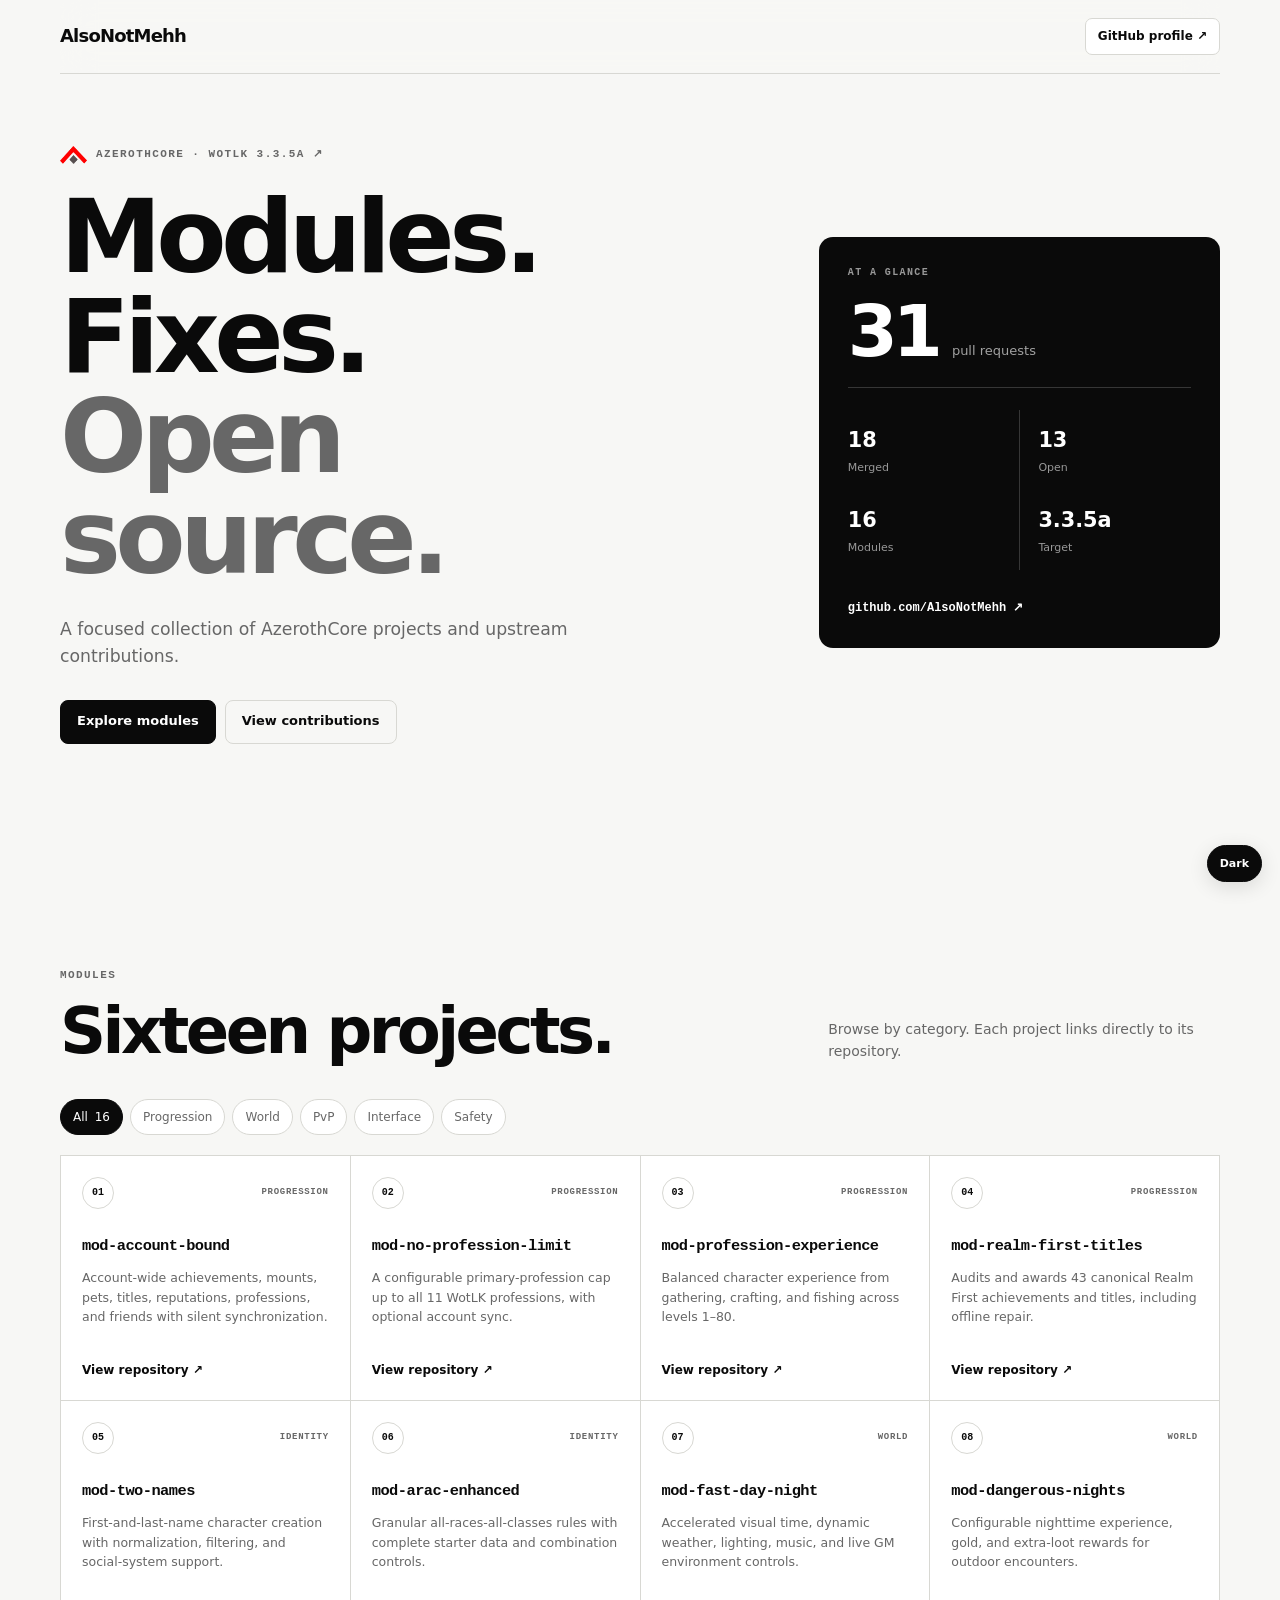
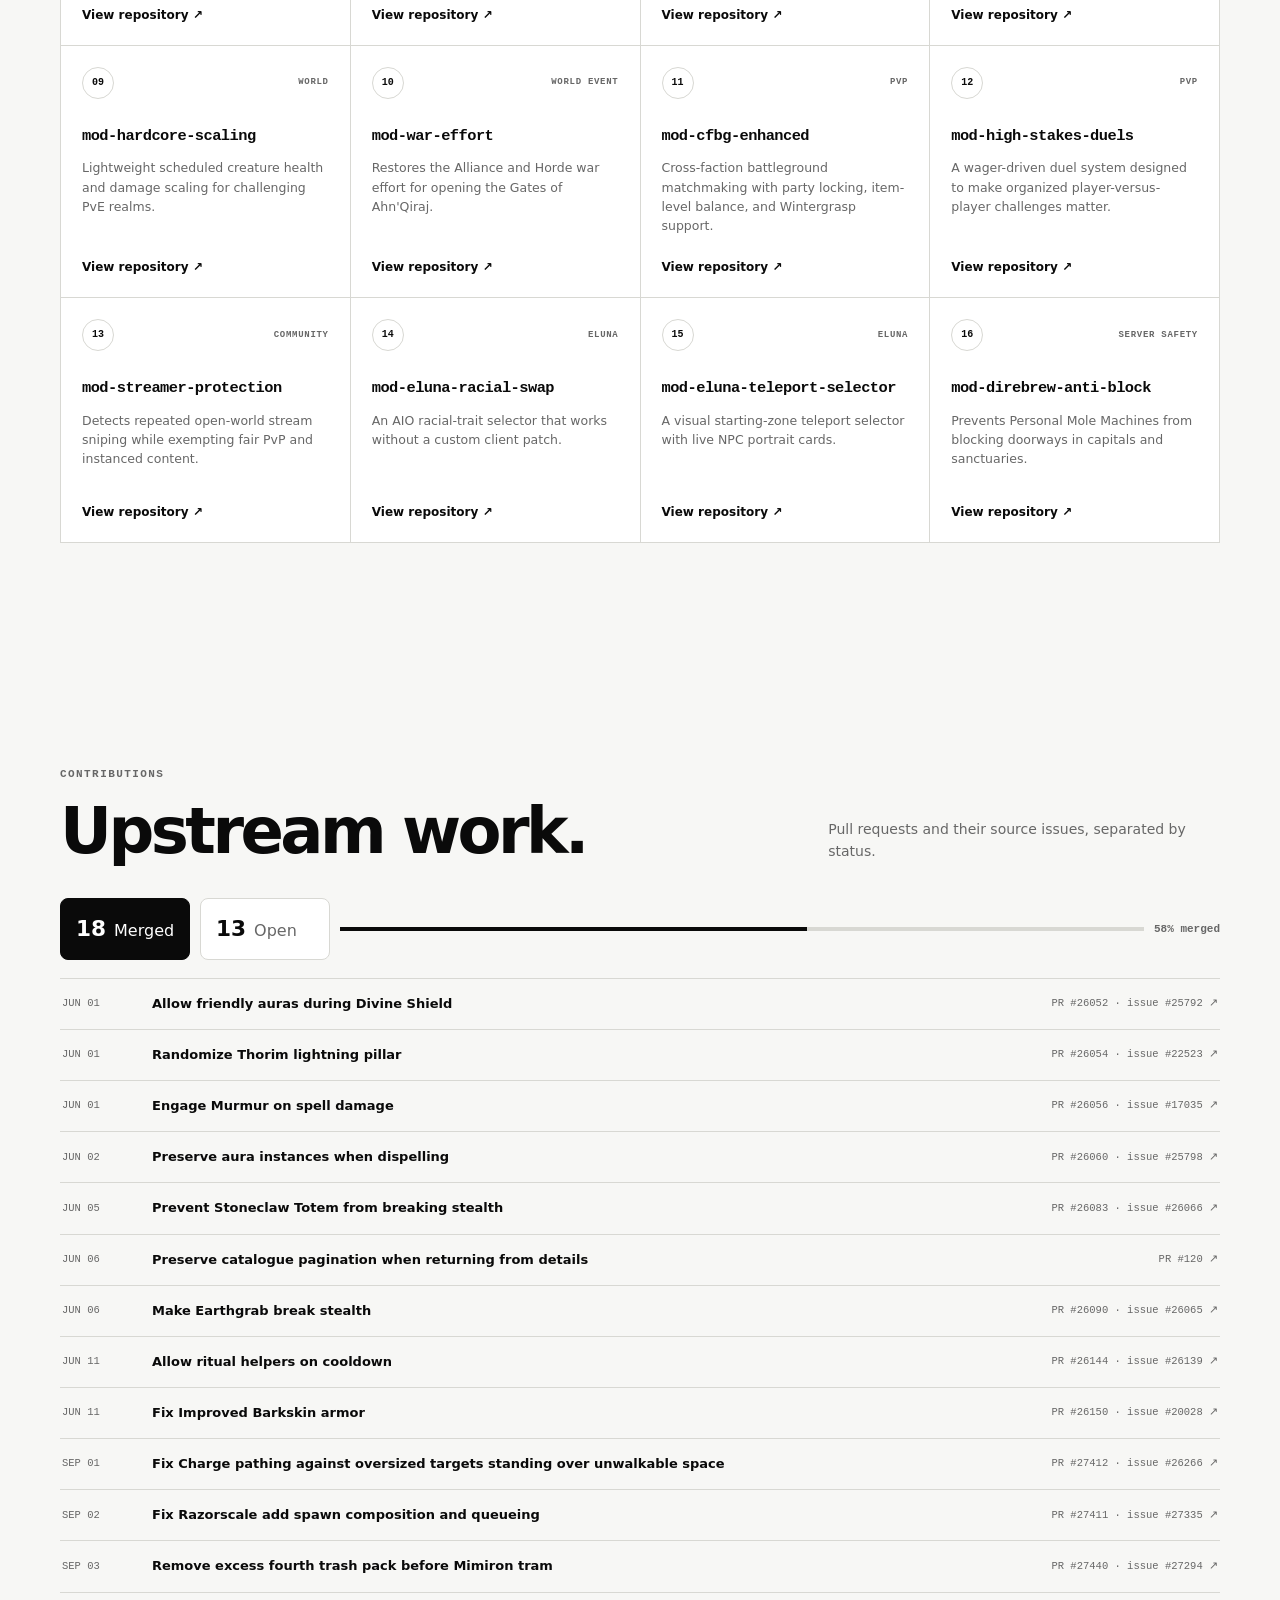
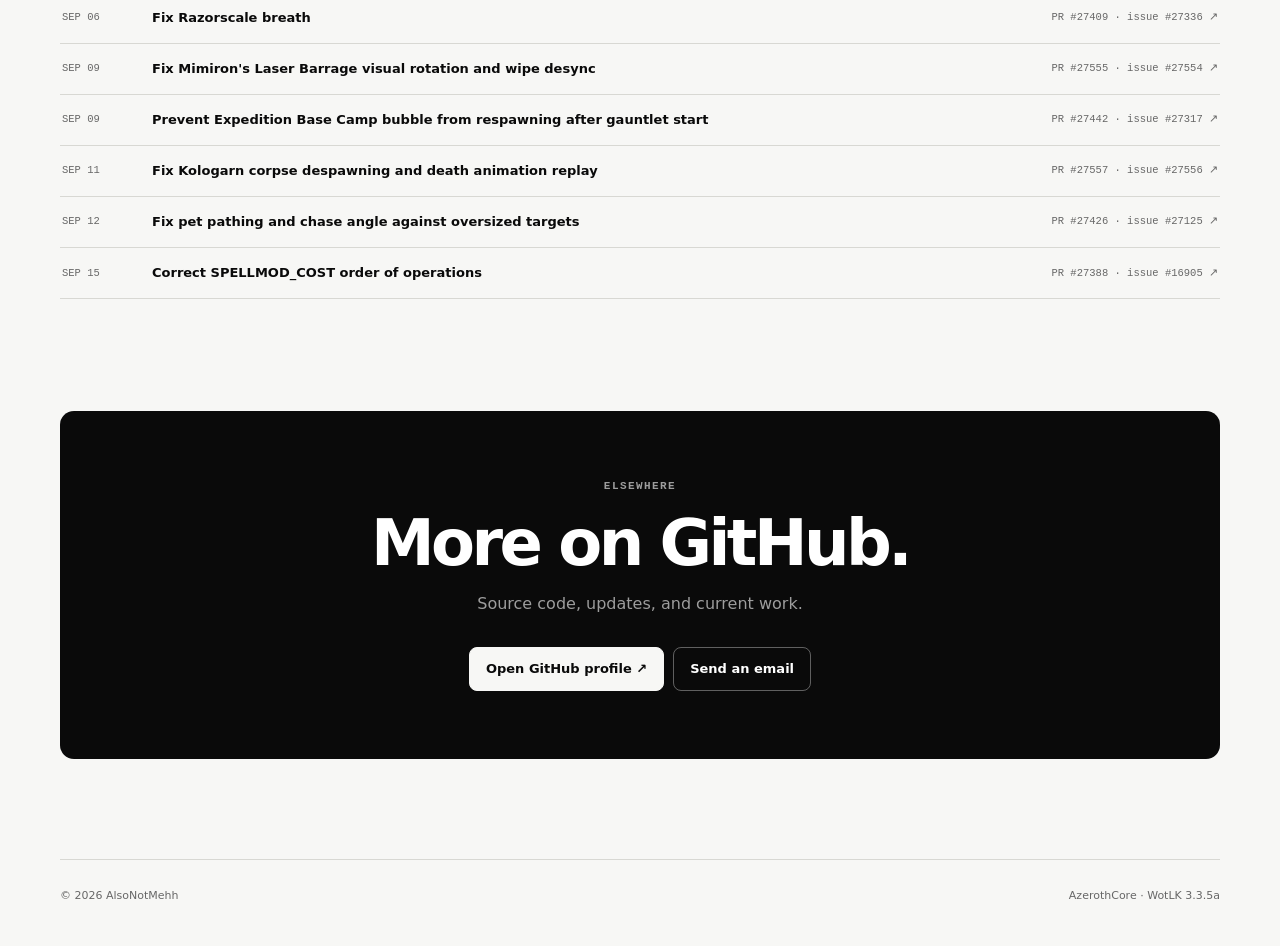
==== commit 41ec725d: "refine: simplify header and link AzerothCore identity" ====
--- a/docs/index.html
+++ b/docs/index.html
@@ -17,22 +17,19 @@
   <a class="skip-link" href="#main">Skip to content</a>
   <header class="site-header">
     <a class="brand" href="#top" aria-label="AlsoNotMehh home">
-      <span class="brand-mark">AN</span>
       <span>AlsoNotMehh</span>
     </a>
-    <button class="nav-toggle" type="button" aria-expanded="false" aria-controls="site-nav">Menu</button>
-    <nav id="site-nav" class="site-nav" aria-label="Primary navigation">
-      <a href="#modules">Modules</a>
-      <a href="#contributions">Contributions</a>
-      <button class="theme-toggle" type="button" aria-label="Switch color theme">Theme</button>
-      <a href="https://github.com/AlsoNotMehh" target="_blank" rel="noreferrer">GitHub ↗</a>
-    </nav>
+    <a class="github-link" href="https://github.com/AlsoNotMehh" target="_blank" rel="noreferrer">GitHub profile ↗</a>
   </header>
+  <button class="theme-toggle" type="button" aria-label="Switch color theme">Theme</button>
 
   <main id="main">
     <section class="hero section" id="top">
       <div class="hero-copy reveal">
-        <p class="eyebrow">AzerothCore · WotLK 3.3.5a</p>
+        <a class="eyebrow eyebrow-link" href="https://github.com/azerothcore/azerothcore-wotlk" target="_blank" rel="noreferrer">
+          <img src="assets/azerothcore-logo.png" alt="">
+          <span>AzerothCore · WotLK 3.3.5a ↗</span>
+        </a>
         <h1>Modules.<br>Fixes.<br><span>Open source.</span></h1>
         <p class="hero-lede">A focused collection of AzerothCore projects and upstream contributions.</p>
         <div class="hero-actions">
--- a/docs/assets/styles.css
+++ b/docs/assets/styles.css
@@ -52,16 +52,19 @@
   background: color-mix(in srgb, var(--bg) 88%, transparent);
   backdrop-filter: blur(16px);
 }
-.brand { display: inline-flex; align-items: center; gap: 10px; font-weight: 800; text-decoration: none; letter-spacing: -.03em; }
-.brand-mark { display: grid; place-items: center; width: 31px; height: 31px; color: var(--inverse); background: var(--inverse-bg); border-radius: 50%; font: 800 10px/1 ui-monospace, monospace; }
-.site-nav { display: flex; align-items: center; gap: 5px; }
-.site-nav a, .theme-toggle { padding: 7px 10px; color: var(--muted); border: 0; border-radius: 7px; background: transparent; text-decoration: none; font-size: 13px; cursor: pointer; }
-.site-nav a:hover, .site-nav a:focus-visible, .theme-toggle:hover, .theme-toggle:focus-visible { color: var(--ink); background: var(--surface-2); }
-.nav-toggle { display: none; padding: 7px 10px; color: var(--ink); border: 1px solid var(--line); border-radius: 7px; background: var(--surface); }
+.brand { font-size: 18px; font-weight: 820; text-decoration: none; letter-spacing: -.045em; }
+.github-link { padding: 8px 12px; color: var(--ink); border: 1px solid var(--line); border-radius: 7px; background: var(--surface); text-decoration: none; font-size: 12px; font-weight: 700; }
+.github-link:hover, .github-link:focus-visible { color: var(--inverse); border-color: var(--inverse-bg); background: var(--inverse-bg); }
+.theme-toggle { position: fixed; right: 18px; bottom: 18px; z-index: 25; padding: 9px 12px; color: var(--inverse); border: 1px solid var(--inverse-bg); border-radius: 999px; background: var(--inverse-bg); box-shadow: 0 5px 20px rgba(0,0,0,.12); font-size: 11px; font-weight: 750; cursor: pointer; }
+.theme-toggle:hover, .theme-toggle:focus-visible { transform: translateY(-1px); }
 
 .section { width: min(calc(100% - 40px), var(--max)); margin: 0 auto; padding: 112px 0; }
 .hero { min-height: 690px; display: grid; grid-template-columns: 1.2fr .72fr; align-items: center; gap: 90px; padding-top: 68px; }
 .eyebrow { margin: 0 0 18px; color: var(--muted); font: 700 11px/1.3 ui-monospace, SFMono-Regular, Menlo, monospace; letter-spacing: .13em; text-transform: uppercase; }
+.eyebrow-link { display: inline-flex; align-items: center; gap: 9px; width: fit-content; text-decoration: none; }
+.eyebrow-link img { width: 27px; height: 27px; object-fit: contain; }
+.eyebrow-link span { border-bottom: 1px solid transparent; }
+.eyebrow-link:hover span, .eyebrow-link:focus-visible span { color: var(--ink); border-bottom-color: currentColor; }
 h1, h2, h3 { margin-top: 0; line-height: .98; letter-spacing: -.055em; }
 h1 { margin-bottom: 28px; font-size: clamp(4rem, 8vw, 7.4rem); font-weight: 790; }
 h1 span { color: var(--muted); }
@@ -144,9 +147,8 @@
 }
 @media (max-width: 640px) {
   .site-header { width: calc(100% - 28px); }
-  .nav-toggle { display: block; }
-  .site-nav { position: absolute; top: calc(100% + 7px); left: 0; right: 0; display: none; flex-direction: column; align-items: stretch; padding: 8px; border: 1px solid var(--line); border-radius: 9px; background: var(--surface); }
-  .site-nav.is-open { display: flex; }
+  .brand { font-size: 17px; }
+  .github-link { padding: 7px 10px; }
   .section { width: calc(100% - 28px); padding: 82px 0; }
   .hero { padding-top: 88px; }
   h1 { font-size: clamp(3.4rem, 17vw, 5.2rem); }
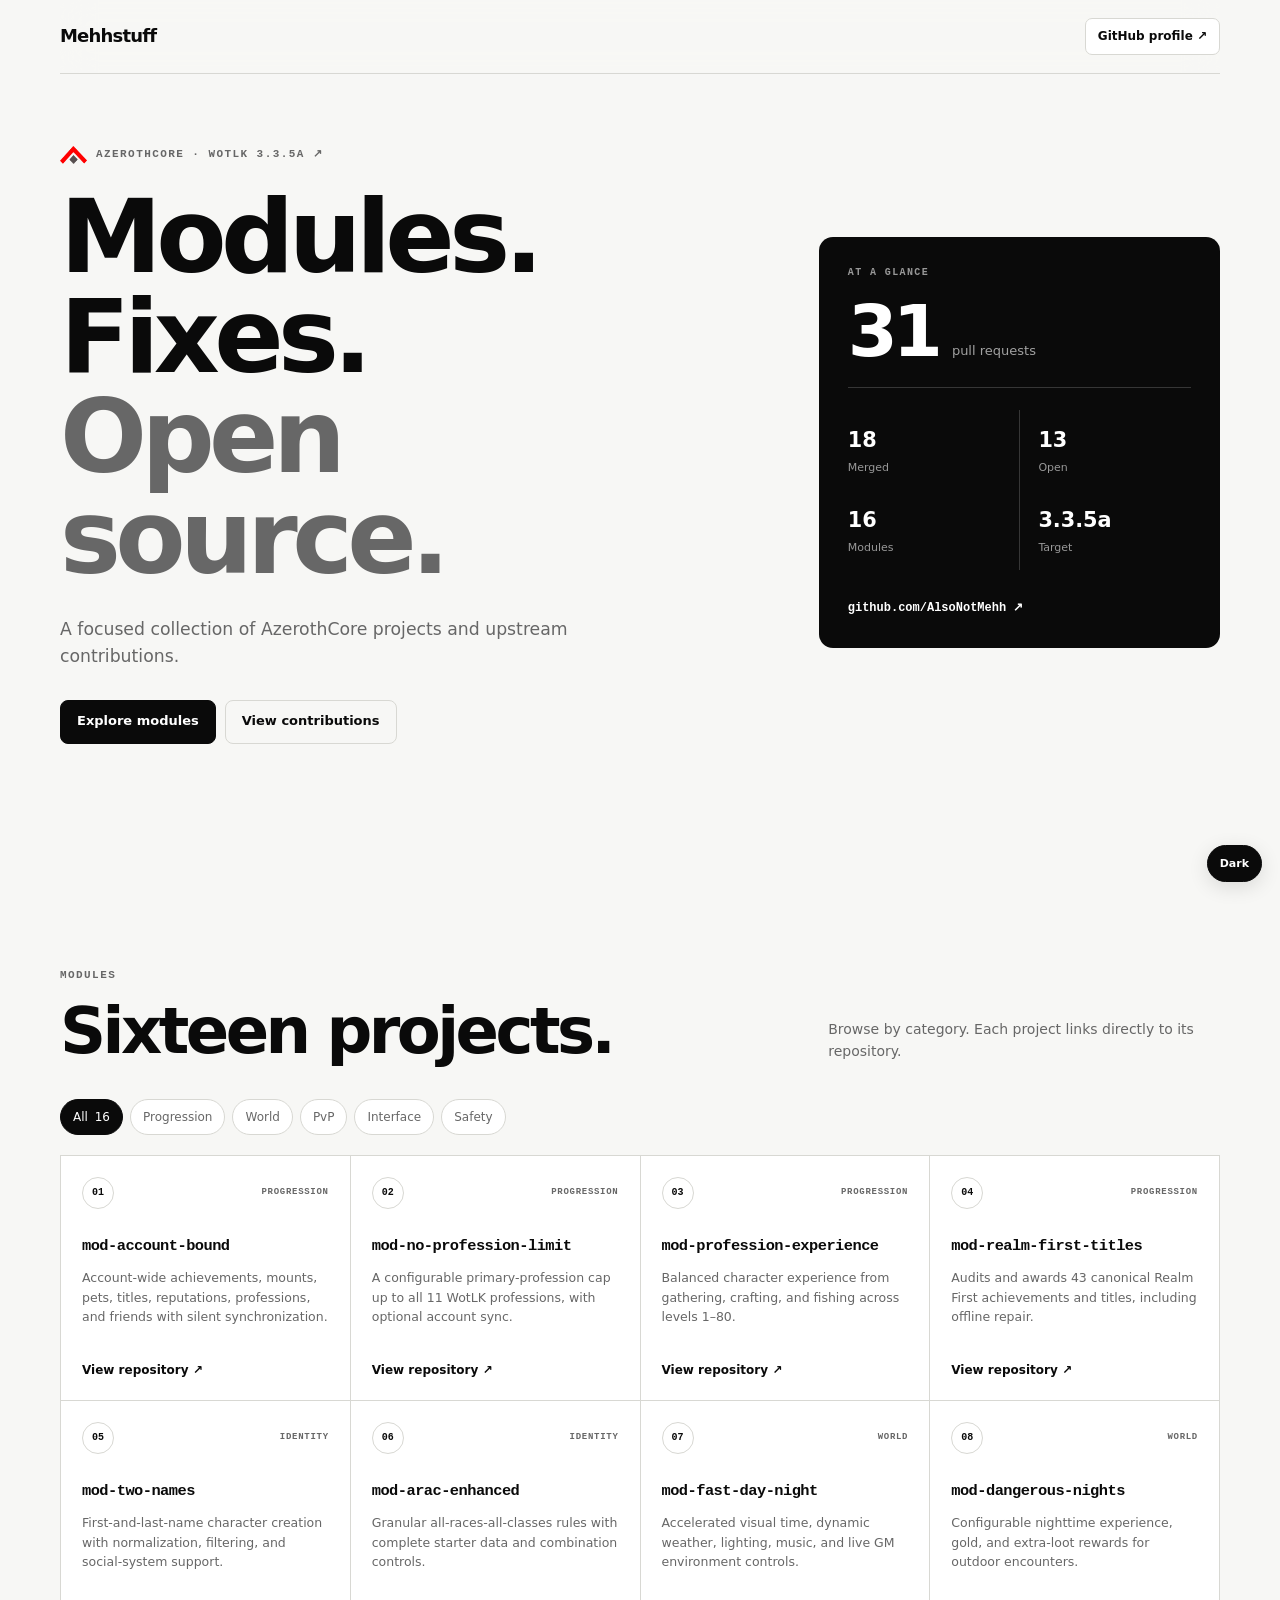
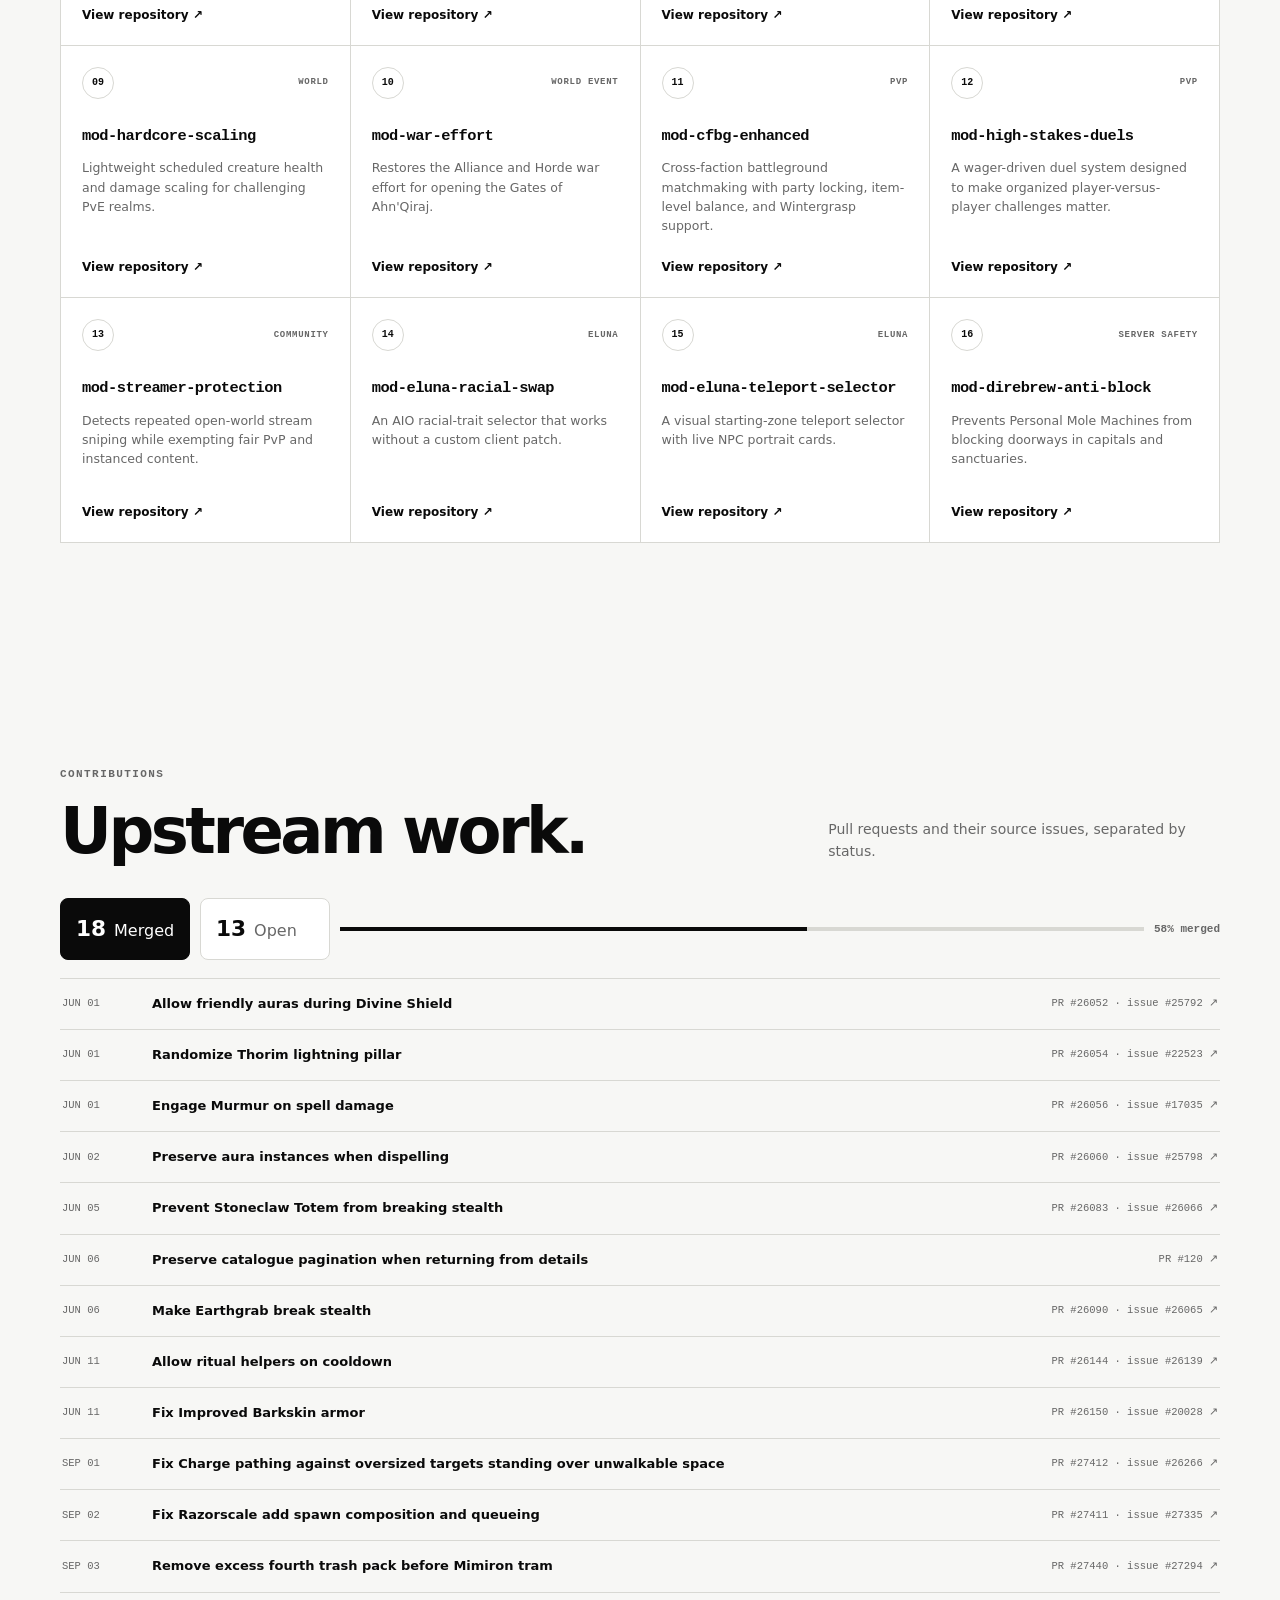
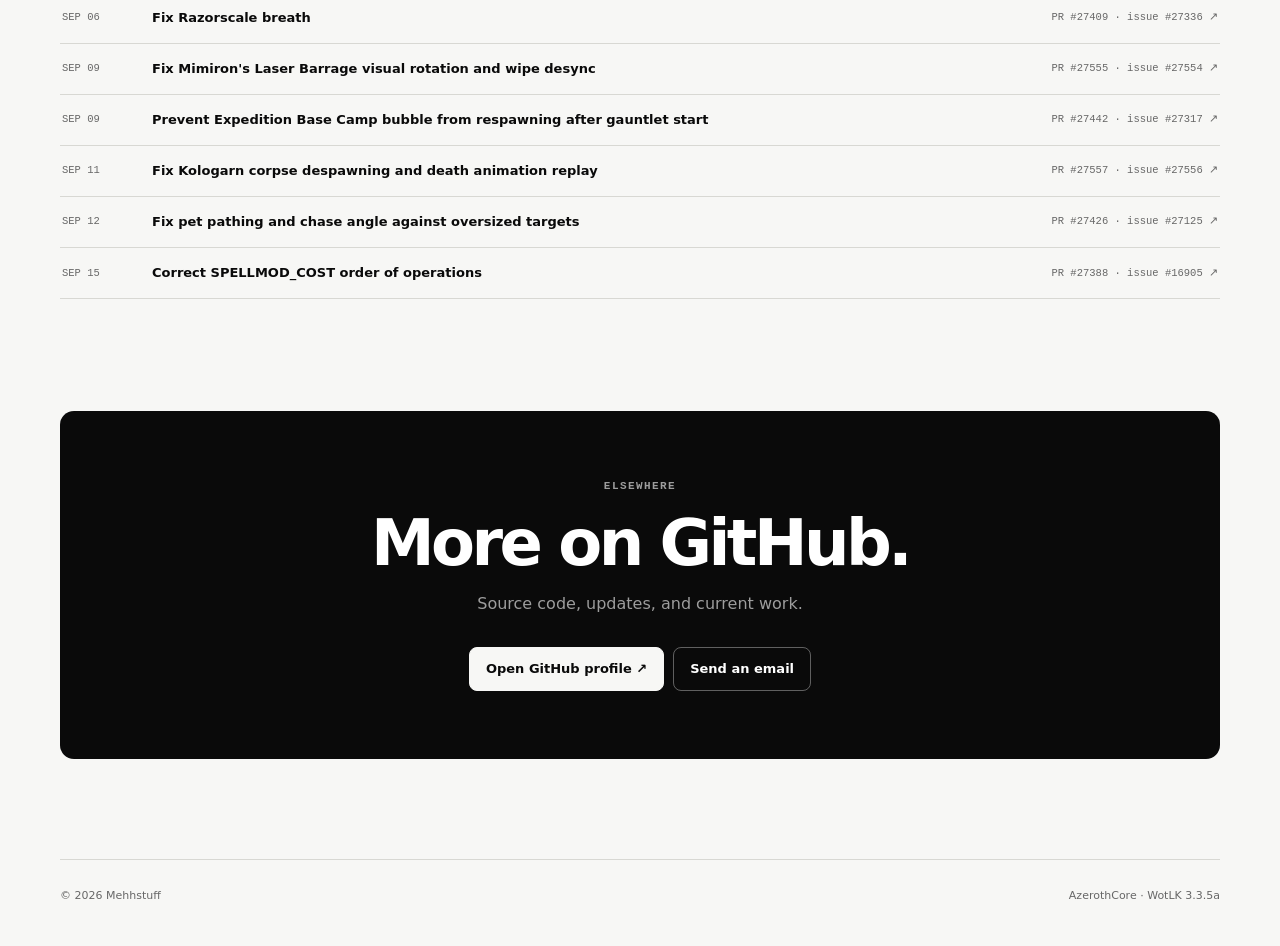
==== commit f59ec667: "feat: rename site and add responsive refresh skeleton" ====
--- a/docs/index.html
+++ b/docs/index.html
@@ -5,19 +5,49 @@
   <meta name="viewport" content="width=device-width, initial-scale=1">
   <meta name="description" content="AzerothCore modules, fixes, and open-source work by AlsoNotMehh.">
   <meta name="theme-color" content="#0a0a0a">
-  <meta property="og:title" content="AlsoNotMehh — AzerothCore Projects">
+  <meta property="og:title" content="Mehhstuff — AzerothCore Projects">
   <meta property="og:description" content="AzerothCore modules, fixes, and open-source work.">
   <meta property="og:type" content="website">
-  <title>AlsoNotMehh — AzerothCore Projects</title>
-  <link rel="icon" href="assets/mark.svg" type="image/svg+xml">
-  <link rel="stylesheet" href="assets/styles.css">
-  <script src="assets/app.js" defer></script>
+  <title>Mehhstuff — AzerothCore Projects</title>
+  <script>
+    (() => {
+      document.documentElement.classList.add("is-loading");
+      try {
+        const saved = localStorage.getItem("theme");
+        const theme = saved || (matchMedia("(prefers-color-scheme: dark)").matches ? "dark" : "light");
+        document.documentElement.dataset.theme = theme;
+      } catch {
+        // The default theme remains available when browser storage is restricted.
+      }
+    })();
+  </script>
+  <link rel="icon" href="assets/mark.svg?v=09937ec" type="image/svg+xml">
+  <link rel="stylesheet" href="assets/styles.css?v=55a6c7e">
+  <script src="assets/app.js?v=00474d2" defer></script>
 </head>
 <body>
   <a class="skip-link" href="#main">Skip to content</a>
+  <div class="page-loader" aria-hidden="true">
+    <div class="loader-shell">
+      <div class="loader-top">
+        <strong>Mehhstuff</strong>
+        <span class="skeleton-pill"></span>
+      </div>
+      <div class="loader-grid">
+        <div>
+          <span class="skeleton-line short"></span>
+          <span class="skeleton-title"></span>
+          <span class="skeleton-title medium"></span>
+          <span class="skeleton-line wide"></span>
+          <span class="skeleton-line"></span>
+        </div>
+        <span class="skeleton-card"></span>
+      </div>
+    </div>
+  </div>
   <header class="site-header">
-    <a class="brand" href="#top" aria-label="AlsoNotMehh home">
-      <span>AlsoNotMehh</span>
+    <a class="brand" href="#top" aria-label="Mehhstuff home">
+      <span>Mehhstuff</span>
     </a>
     <a class="github-link" href="https://github.com/AlsoNotMehh" target="_blank" rel="noreferrer">GitHub profile ↗</a>
   </header>
@@ -27,7 +57,7 @@
     <section class="hero section" id="top">
       <div class="hero-copy reveal">
         <a class="eyebrow eyebrow-link" href="https://github.com/azerothcore/azerothcore-wotlk" target="_blank" rel="noreferrer">
-          <img src="assets/azerothcore-logo.png" alt="">
+          <img src="assets/azerothcore-logo.png?v=bdf9a8c" alt="">
           <span>AzerothCore · WotLK 3.3.5a ↗</span>
         </a>
         <h1>Modules.<br>Fixes.<br><span>Open source.</span></h1>
@@ -92,7 +122,7 @@
   </main>
 
   <footer class="site-footer">
-    <span>© <span id="year"></span> AlsoNotMehh</span>
+    <span>© <span id="year"></span> Mehhstuff</span>
     <span>AzerothCore · WotLK 3.3.5a</span>
   </footer>
 </body>
--- a/docs/assets/styles.css
+++ b/docs/assets/styles.css
@@ -37,6 +37,24 @@
 button { color: inherit; font: inherit; }
 .skip-link { position: fixed; top: -60px; left: 20px; z-index: 100; padding: 10px 16px; color: var(--inverse); background: var(--inverse-bg); border-radius: 7px; }
 .skip-link:focus { top: 20px; }
+
+.page-loader { display: none; position: fixed; inset: 0; z-index: 1000; place-items: center; padding: 20px; color: var(--ink); background: var(--bg); }
+.is-loading .page-loader { display: grid; animation: loader-exit .25s ease .85s forwards; }
+.loader-shell { width: min(100%, var(--max)); }
+.loader-top { padding: 18px 0; display: flex; align-items: center; justify-content: space-between; border-bottom: 1px solid var(--line); }
+.loader-top strong { font-size: 18px; letter-spacing: -.045em; }
+.loader-grid { min-height: 600px; display: grid; grid-template-columns: 1.2fr .72fr; align-items: center; gap: 90px; }
+.loader-grid > div { display: flex; flex-direction: column; gap: 14px; }
+.skeleton-line, .skeleton-title, .skeleton-card, .skeleton-pill { display: block; background: var(--line); animation: skeleton-pulse .9s ease-in-out infinite alternate; }
+.skeleton-line { width: 58%; height: 13px; border-radius: 4px; }
+.skeleton-line.short { width: 29%; height: 10px; margin-bottom: 12px; }
+.skeleton-line.wide { width: 77%; margin-top: 14px; }
+.skeleton-title { width: 86%; height: clamp(66px, 8vw, 104px); border-radius: 8px; }
+.skeleton-title.medium { width: 68%; }
+.skeleton-card { width: 100%; min-height: 405px; border-radius: 14px; }
+.skeleton-pill { width: 112px; height: 34px; border-radius: 8px; }
+@keyframes skeleton-pulse { from { opacity: .42; } to { opacity: .82; } }
+@keyframes loader-exit { to { opacity: 0; visibility: hidden; } }
 
 .site-header {
   position: sticky;
@@ -134,11 +152,12 @@
 .contact .button-secondary { color: var(--inverse); border-color: color-mix(in srgb, var(--inverse) 35%, transparent); }
 .site-footer { width: min(calc(100% - 40px), var(--max)); margin: 0 auto; padding: 27px 0 42px; display: flex; justify-content: space-between; gap: 20px; color: var(--muted); border-top: 1px solid var(--line); font-size: 11px; }
 
-.reveal { opacity: 0; transform: translateY(10px); transition: opacity .4s ease, transform .4s ease; }
-.reveal.is-visible { opacity: 1; transform: none; }
+.reveal { opacity: 1; transform: none; }
 
 @media (max-width: 1180px) { .site-header { width: calc(100% - 40px); } }
 @media (max-width: 920px) {
+  .loader-grid { min-height: 560px; grid-template-columns: 1fr; gap: 28px; padding: 70px 0; }
+  .skeleton-card { min-height: 230px; }
   .hero { min-height: auto; grid-template-columns: 1fr; gap: 48px; padding-top: 105px; }
   .section-heading { grid-template-columns: 1fr; gap: 16px; }
   .module-grid { grid-template-columns: repeat(2, 1fr); }
@@ -146,6 +165,12 @@
   .progress { grid-column: 1 / -1; }
 }
 @media (max-width: 640px) {
+  .page-loader { padding: 14px; }
+  .loader-top { padding: 14px 0; }
+  .loader-top strong { font-size: 17px; }
+  .loader-grid { min-height: 600px; padding: 54px 0; }
+  .skeleton-title { height: 56px; }
+  .skeleton-card { min-height: 190px; }
   .site-header { width: calc(100% - 28px); }
   .brand { font-size: 17px; }
   .github-link { padding: 7px 10px; }
@@ -156,10 +181,11 @@
   .contribution-item { grid-template-columns: 1fr auto; gap: 6px 12px; }
   .contribution-date { grid-column: 1 / -1; }
   .contribution-title { font-size: 12.5px; }
+  .contribution-meta { max-width: 112px; white-space: normal; text-align: right; }
+  .theme-toggle { right: 12px; bottom: 12px; }
   .contact { padding: 52px 22px; margin-bottom: 60px; }
   .site-footer { flex-direction: column; }
 }
 @media (prefers-reduced-motion: reduce) {
   *, *::before, *::after { scroll-behavior: auto !important; transition: none !important; }
-  .reveal { opacity: 1; transform: none; }
 }
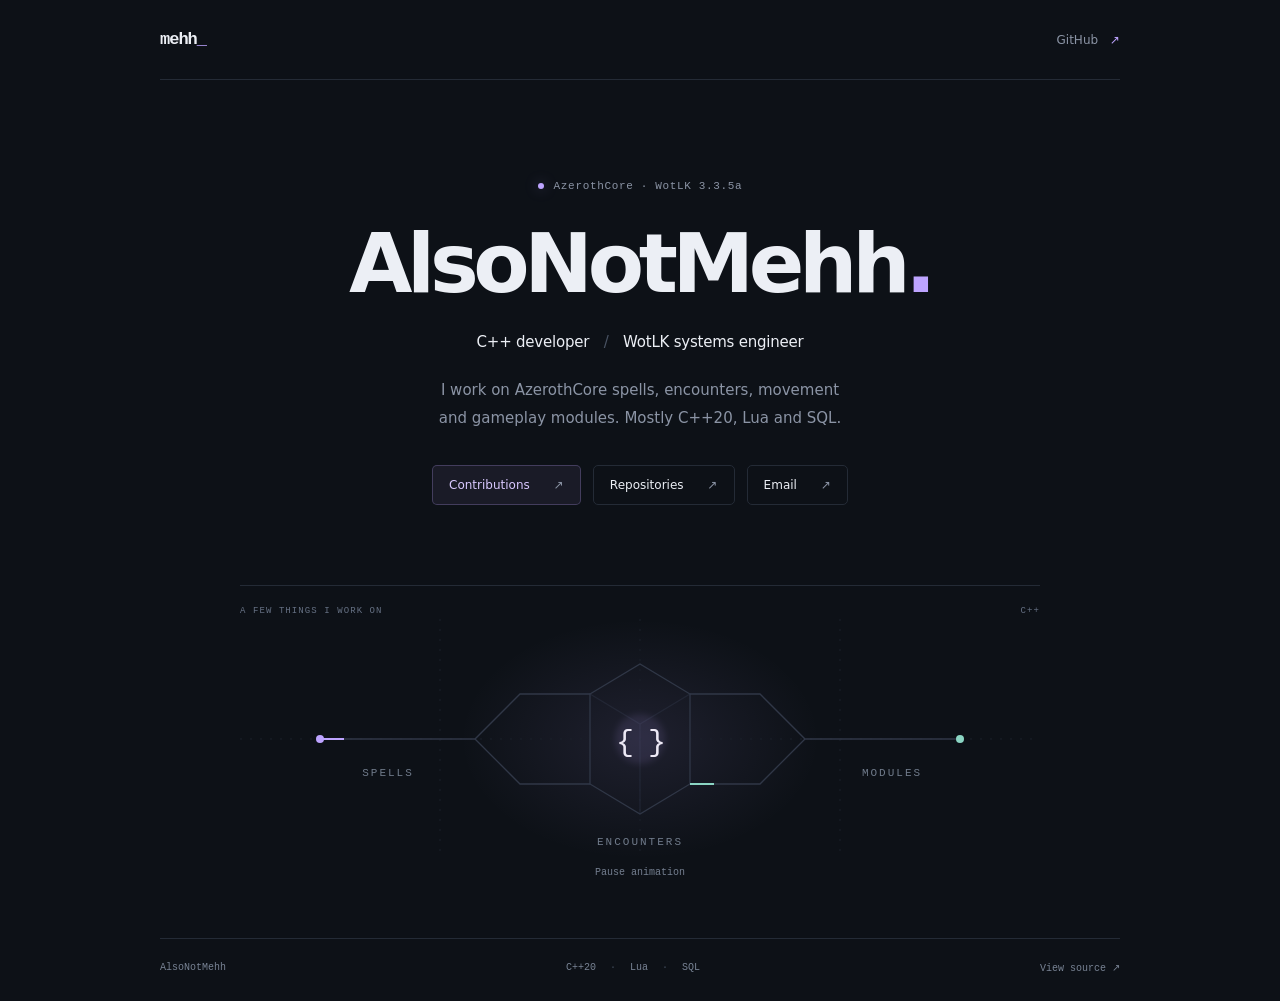
==== commit 76407019: "Simplify profile" ====
--- a/docs/index.html
+++ b/docs/index.html
@@ -3,127 +3,62 @@
 <head>
   <meta charset="utf-8">
   <meta name="viewport" content="width=device-width, initial-scale=1">
-  <meta name="description" content="AzerothCore modules, fixes, and open-source work by AlsoNotMehh.">
-  <meta name="theme-color" content="#0a0a0a">
-  <meta property="og:title" content="Mehhstuff — AzerothCore Projects">
-  <meta property="og:description" content="AzerothCore modules, fixes, and open-source work.">
+  <meta name="description" content="AlsoNotMehh — AzerothCore contributor, C++ developer and WotLK systems engineer.">
+  <meta name="theme-color" content="#0d1117">
+  <meta property="og:title" content="AlsoNotMehh">
+  <meta property="og:description" content="AzerothCore. C++20. Spells, encounters and gameplay modules.">
   <meta property="og:type" content="website">
-  <title>Mehhstuff — AzerothCore Projects</title>
-  <script>
-    (() => {
-      document.documentElement.classList.add("is-loading");
-      try {
-        const saved = localStorage.getItem("theme");
-        const theme = saved || (matchMedia("(prefers-color-scheme: dark)").matches ? "dark" : "light");
-        document.documentElement.dataset.theme = theme;
-      } catch {
-        // The default theme remains available when browser storage is restricted.
-      }
-    })();
-  </script>
-  <link rel="icon" href="assets/mark.svg?v=09937ec" type="image/svg+xml">
-  <link rel="stylesheet" href="assets/styles.css?v=55a6c7e">
-  <script src="assets/app.js?v=00474d2" defer></script>
+  <title>AlsoNotMehh — AzerothCore developer</title>
+  <link rel="icon" href="assets/mark.svg" type="image/svg+xml">
+  <link rel="stylesheet" href="assets/styles.css?v=simple-1">
 </head>
 <body>
-  <a class="skip-link" href="#main">Skip to content</a>
-  <div class="page-loader" aria-hidden="true">
-    <div class="loader-shell">
-      <div class="loader-top">
-        <strong>Mehhstuff</strong>
-        <span class="skeleton-pill"></span>
-      </div>
-      <div class="loader-grid">
-        <div>
-          <span class="skeleton-line short"></span>
-          <span class="skeleton-title"></span>
-          <span class="skeleton-title medium"></span>
-          <span class="skeleton-line wide"></span>
-          <span class="skeleton-line"></span>
-        </div>
-        <span class="skeleton-card"></span>
-      </div>
-    </div>
-  </div>
-  <header class="site-header">
-    <a class="brand" href="#top" aria-label="Mehhstuff home">
-      <span>Mehhstuff</span>
-    </a>
-    <a class="github-link" href="https://github.com/AlsoNotMehh" target="_blank" rel="noreferrer">GitHub profile ↗</a>
+  <a class="skip" href="#about">Skip to content</a>
+  <header>
+    <a class="wordmark" href="./" aria-label="Home">mehh<span>_</span></a>
+    <a class="quiet-link" href="https://github.com/AlsoNotMehh">GitHub <span aria-hidden="true">↗</span></a>
   </header>
-  <button class="theme-toggle" type="button" aria-label="Switch color theme">Theme</button>
-
-  <main id="main">
-    <section class="hero section" id="top">
-      <div class="hero-copy reveal">
-        <a class="eyebrow eyebrow-link" href="https://github.com/azerothcore/azerothcore-wotlk" target="_blank" rel="noreferrer">
-          <img src="assets/azerothcore-logo.png?v=bdf9a8c" alt="">
-          <span>AzerothCore · WotLK 3.3.5a ↗</span>
-        </a>
-        <h1>Modules.<br>Fixes.<br><span>Open source.</span></h1>
-        <p class="hero-lede">A focused collection of AzerothCore projects and upstream contributions.</p>
-        <div class="hero-actions">
-          <a class="button button-primary" href="#modules">Explore modules</a>
-          <a class="button button-secondary" href="#contributions">View contributions</a>
-        </div>
-      </div>
-      <aside class="hero-panel reveal" aria-label="Contribution overview">
-        <p class="panel-kicker">At a glance</p>
-        <div class="hero-metric"><strong>31</strong><span>pull requests</span></div>
-        <div class="metric-grid">
-          <div><strong>18</strong><span>Merged</span></div>
-          <div><strong>13</strong><span>Open</span></div>
-          <div><strong>16</strong><span>Modules</span></div>
-          <div><strong>3.3.5a</strong><span>Target</span></div>
-        </div>
-        <a class="panel-link" href="https://github.com/AlsoNotMehh" target="_blank" rel="noreferrer">github.com/AlsoNotMehh ↗</a>
-      </aside>
+  <main id="about">
+    <section class="intro" aria-labelledby="name">
+      <p class="eyebrow"><span class="dot" aria-hidden="true"></span> AzerothCore · WotLK 3.3.5a</p>
+      <h1 id="name">AlsoNotMehh<span class="period">.</span></h1>
+      <p class="role">C++ developer <span> / </span> WotLK systems engineer</p>
+      <p class="bio">I work on AzerothCore spells, encounters, movement<br class="desktop-break"> and gameplay modules. Mostly C++20, Lua and SQL.</p>
+      <nav class="links" aria-label="Find my work">
+        <a class="primary" href="https://github.com/azerothcore/azerothcore-wotlk/pulls?q=is%3Apr+author%3AAlsoNotMehh">Contributions <span aria-hidden="true">↗</span></a>
+        <a href="https://github.com/AlsoNotMehh?tab=repositories">Repositories <span aria-hidden="true">↗</span></a>
+        <a href="mailto:itsbrayanrodriguez@gmail.com">Email <span aria-hidden="true">↗</span></a>
+      </nav>
     </section>
-
-    <section class="section" id="modules">
-      <div class="section-heading reveal">
-        <div><p class="eyebrow">Modules</p><h2>Sixteen projects.</h2></div>
-        <p>Browse by category. Each project links directly to its repository.</p>
-      </div>
-      <div class="toolbar reveal" role="group" aria-label="Filter modules">
-        <button class="filter is-active" type="button" data-filter="all">All <span>16</span></button>
-        <button class="filter" type="button" data-filter="progression">Progression</button>
-        <button class="filter" type="button" data-filter="world">World</button>
-        <button class="filter" type="button" data-filter="pvp">PvP</button>
-        <button class="filter" type="button" data-filter="interface">Interface</button>
-        <button class="filter" type="button" data-filter="safety">Safety</button>
-      </div>
-      <div id="module-grid" class="module-grid" aria-live="polite"></div>
-    </section>
-
-    <section class="section contributions" id="contributions">
-      <div class="section-heading reveal">
-        <div><p class="eyebrow">Contributions</p><h2>Upstream work.</h2></div>
-        <p>Pull requests and their source issues, separated by status.</p>
-      </div>
-      <div class="contribution-summary reveal">
-        <button class="status-card is-active" type="button" data-status="merged"><strong>18</strong><span>Merged</span></button>
-        <button class="status-card" type="button" data-status="open"><strong>13</strong><span>Open</span></button>
-        <div class="progress" aria-label="18 of 31 tracked pull requests merged"><span style="width:58.06%"></span></div>
-        <span class="merge-rate">58% merged</span>
-      </div>
-      <div id="contribution-list" class="contribution-list" aria-live="polite"></div>
-    </section>
-
-    <section class="section contact reveal">
-      <p class="eyebrow">Elsewhere</p>
-      <h2>More on GitHub.</h2>
-      <p>Source code, updates, and current work.</p>
-      <div class="hero-actions">
-        <a class="button button-primary" href="https://github.com/AlsoNotMehh" target="_blank" rel="noreferrer">Open GitHub profile ↗</a>
-        <a class="button button-secondary" href="mailto:itsbrayanrodriguez@gmail.com">Send an email</a>
-      </div>
+    <section class="signal" aria-label="Spells, encounters and modules connected by C++">
+      <div class="signal-caption"><span>A FEW THINGS I WORK ON</span><span aria-hidden="true">C++</span></div>
+      <svg class="circuit" viewBox="0 0 800 240" fill="none" aria-hidden="true">
+        <defs>
+          <radialGradient id="halo"><stop stop-color="#bda4ff" stop-opacity=".1"/><stop offset="1" stop-color="#bda4ff" stop-opacity="0"/></radialGradient>
+          <filter id="glow"><feGaussianBlur stdDeviation="3"/></filter>
+        </defs>
+        <ellipse cx="400" cy="120" rx="180" ry="120" fill="url(#halo)"/>
+        <g class="grid-lines"><path d="M0 120H800M400 0V240M200 0V240M600 0V240" stroke="#1a202b" stroke-dasharray="2 8"/></g>
+        <g stroke="#303747" stroke-width="1.3">
+          <path d="M80 120H235L280 75H350"/><path d="M450 75H520L565 120H720"/>
+          <path d="M350 165H280L235 120"/><path d="M450 165H520L565 120"/>
+          <path d="M350 75L400 45L450 75V165L400 195L350 165Z"/>
+          <path d="M350 75L400 105L450 75M400 105V195" opacity=".45"/>
+        </g>
+        <path class="pulse pulse-a" d="M80 120H235L280 75H350" stroke="#bda4ff" stroke-width="2" stroke-dasharray="24 360"/>
+        <path class="pulse pulse-b" d="M450 165H520L565 120H720" stroke="#8bd5c3" stroke-width="2" stroke-dasharray="24 360"/>
+        <circle cx="80" cy="120" r="4" fill="#bda4ff"/>
+        <circle cx="720" cy="120" r="4" fill="#8bd5c3"/>
+        <circle class="core-glow" cx="400" cy="120" r="25" fill="#bda4ff" opacity=".1" filter="url(#glow)"/>
+        <text x="400" y="132" fill="#ede9f5" text-anchor="middle" font-family="monospace" font-size="30" letter-spacing="-2">{ }</text>
+        <g class="circuit-labels" fill="#707b8b" font-family="monospace" font-size="11" letter-spacing="2" text-anchor="middle">
+          <text x="148" y="157">SPELLS</text><text x="400" y="226">ENCOUNTERS</text><text x="652" y="157">MODULES</text>
+        </g>
+      </svg>
+      <button class="motion-toggle" type="button" aria-pressed="false" hidden>Pause animation</button>
     </section>
   </main>
-
-  <footer class="site-footer">
-    <span>© <span id="year"></span> Mehhstuff</span>
-    <span>AzerothCore · WotLK 3.3.5a</span>
-  </footer>
+  <footer><span>AlsoNotMehh</span><span>C++20 <i>·</i> Lua <i>·</i> SQL</span><a href="https://github.com/AlsoNotMehh/AlsoNotMehh">View source <span aria-hidden="true">↗</span></a></footer>
+  <script src="assets/app.js?v=simple-1"></script>
 </body>
 </html>
--- a/docs/assets/styles.css
+++ b/docs/assets/styles.css
@@ -1,191 +1,6 @@
-:root {
-  color-scheme: light;
-  --bg: #f7f7f5;
-  --surface: #ffffff;
-  --surface-2: #efefec;
-  --ink: #0a0a0a;
-  --muted: #676767;
-  --line: #d8d8d3;
-  --inverse: #ffffff;
-  --inverse-bg: #0a0a0a;
-  --max: 1160px;
-}
-
-:root[data-theme="dark"] {
-  color-scheme: dark;
-  --bg: #0a0a0a;
-  --surface: #111111;
-  --surface-2: #191919;
-  --ink: #f5f5f2;
-  --muted: #9a9a96;
-  --line: #303030;
-  --inverse: #0a0a0a;
-  --inverse-bg: #f5f5f2;
-}
-
-* { box-sizing: border-box; }
-html { scroll-behavior: smooth; }
-body {
-  margin: 0;
-  color: var(--ink);
-  background: var(--bg);
-  font-family: Inter, ui-sans-serif, system-ui, -apple-system, BlinkMacSystemFont, "Segoe UI", sans-serif;
-  line-height: 1.55;
-  transition: color .2s ease, background .2s ease;
-}
-a { color: inherit; }
-button { color: inherit; font: inherit; }
-.skip-link { position: fixed; top: -60px; left: 20px; z-index: 100; padding: 10px 16px; color: var(--inverse); background: var(--inverse-bg); border-radius: 7px; }
-.skip-link:focus { top: 20px; }
-
-.page-loader { display: none; position: fixed; inset: 0; z-index: 1000; place-items: center; padding: 20px; color: var(--ink); background: var(--bg); }
-.is-loading .page-loader { display: grid; animation: loader-exit .25s ease .85s forwards; }
-.loader-shell { width: min(100%, var(--max)); }
-.loader-top { padding: 18px 0; display: flex; align-items: center; justify-content: space-between; border-bottom: 1px solid var(--line); }
-.loader-top strong { font-size: 18px; letter-spacing: -.045em; }
-.loader-grid { min-height: 600px; display: grid; grid-template-columns: 1.2fr .72fr; align-items: center; gap: 90px; }
-.loader-grid > div { display: flex; flex-direction: column; gap: 14px; }
-.skeleton-line, .skeleton-title, .skeleton-card, .skeleton-pill { display: block; background: var(--line); animation: skeleton-pulse .9s ease-in-out infinite alternate; }
-.skeleton-line { width: 58%; height: 13px; border-radius: 4px; }
-.skeleton-line.short { width: 29%; height: 10px; margin-bottom: 12px; }
-.skeleton-line.wide { width: 77%; margin-top: 14px; }
-.skeleton-title { width: 86%; height: clamp(66px, 8vw, 104px); border-radius: 8px; }
-.skeleton-title.medium { width: 68%; }
-.skeleton-card { width: 100%; min-height: 405px; border-radius: 14px; }
-.skeleton-pill { width: 112px; height: 34px; border-radius: 8px; }
-@keyframes skeleton-pulse { from { opacity: .42; } to { opacity: .82; } }
-@keyframes loader-exit { to { opacity: 0; visibility: hidden; } }
-
-.site-header {
-  position: sticky;
-  top: 0;
-  z-index: 20;
-  width: min(100%, var(--max));
-  margin: 0 auto;
-  padding: 18px 0;
-  display: flex;
-  align-items: center;
-  justify-content: space-between;
-  border-bottom: 1px solid var(--line);
-  background: color-mix(in srgb, var(--bg) 88%, transparent);
-  backdrop-filter: blur(16px);
-}
-.brand { font-size: 18px; font-weight: 820; text-decoration: none; letter-spacing: -.045em; }
-.github-link { padding: 8px 12px; color: var(--ink); border: 1px solid var(--line); border-radius: 7px; background: var(--surface); text-decoration: none; font-size: 12px; font-weight: 700; }
-.github-link:hover, .github-link:focus-visible { color: var(--inverse); border-color: var(--inverse-bg); background: var(--inverse-bg); }
-.theme-toggle { position: fixed; right: 18px; bottom: 18px; z-index: 25; padding: 9px 12px; color: var(--inverse); border: 1px solid var(--inverse-bg); border-radius: 999px; background: var(--inverse-bg); box-shadow: 0 5px 20px rgba(0,0,0,.12); font-size: 11px; font-weight: 750; cursor: pointer; }
-.theme-toggle:hover, .theme-toggle:focus-visible { transform: translateY(-1px); }
-
-.section { width: min(calc(100% - 40px), var(--max)); margin: 0 auto; padding: 112px 0; }
-.hero { min-height: 690px; display: grid; grid-template-columns: 1.2fr .72fr; align-items: center; gap: 90px; padding-top: 68px; }
-.eyebrow { margin: 0 0 18px; color: var(--muted); font: 700 11px/1.3 ui-monospace, SFMono-Regular, Menlo, monospace; letter-spacing: .13em; text-transform: uppercase; }
-.eyebrow-link { display: inline-flex; align-items: center; gap: 9px; width: fit-content; text-decoration: none; }
-.eyebrow-link img { width: 27px; height: 27px; object-fit: contain; }
-.eyebrow-link span { border-bottom: 1px solid transparent; }
-.eyebrow-link:hover span, .eyebrow-link:focus-visible span { color: var(--ink); border-bottom-color: currentColor; }
-h1, h2, h3 { margin-top: 0; line-height: .98; letter-spacing: -.055em; }
-h1 { margin-bottom: 28px; font-size: clamp(4rem, 8vw, 7.4rem); font-weight: 790; }
-h1 span { color: var(--muted); }
-h2 { margin-bottom: 0; font-size: clamp(2.5rem, 5vw, 4.8rem); }
-h3 { font-size: 1.15rem; }
-.hero-lede { max-width: 570px; margin: 0; color: var(--muted); font-size: 1.08rem; }
-.hero-actions { display: flex; flex-wrap: wrap; gap: 9px; margin-top: 30px; }
-.button { display: inline-flex; align-items: center; justify-content: center; min-height: 44px; padding: 0 16px; border: 1px solid var(--ink); border-radius: 8px; text-decoration: none; font-size: 13px; font-weight: 750; transition: transform .18s ease; }
-.button:hover { transform: translateY(-2px); }
-.button-primary { color: var(--inverse); background: var(--inverse-bg); }
-.button-secondary { color: var(--ink); background: transparent; border-color: var(--line); }
-.button-secondary:hover { border-color: var(--ink); }
-
-.hero-panel { padding: 29px; color: var(--inverse); background: var(--inverse-bg); border-radius: 14px; }
-.panel-kicker { margin: 0 0 24px; color: color-mix(in srgb, var(--inverse) 58%, transparent); font: 700 10px/1.3 ui-monospace, monospace; letter-spacing: .14em; text-transform: uppercase; }
-.hero-metric { display: flex; align-items: end; gap: 14px; padding-bottom: 26px; border-bottom: 1px solid color-mix(in srgb, var(--inverse) 18%, transparent); }
-.hero-metric strong { font-size: 4.5rem; line-height: .8; letter-spacing: -.07em; }
-.hero-metric span { color: color-mix(in srgb, var(--inverse) 62%, transparent); font-size: 13px; }
-.metric-grid { display: grid; grid-template-columns: 1fr 1fr; margin: 22px 0 24px; }
-.metric-grid div { display: flex; flex-direction: column; gap: 3px; padding: 14px 0; }
-.metric-grid div:nth-child(even) { padding-left: 18px; border-left: 1px solid color-mix(in srgb, var(--inverse) 18%, transparent); }
-.metric-grid strong { font-size: 1.3rem; }
-.metric-grid span { color: color-mix(in srgb, var(--inverse) 58%, transparent); font-size: 11px; }
-.panel-link { color: var(--inverse); font: 600 12px/1.4 ui-monospace, monospace; text-decoration: none; }
-.panel-link:hover { text-decoration: underline; }
-
-.section-heading { display: grid; grid-template-columns: 1.1fr .6fr; gap: 50px; align-items: end; margin-bottom: 36px; }
-.section-heading > p { margin: 0; color: var(--muted); font-size: 14px; }
-.toolbar { display: flex; flex-wrap: wrap; gap: 7px; margin-bottom: 20px; }
-.filter { padding: 8px 12px; color: var(--muted); border: 1px solid var(--line); border-radius: 999px; background: var(--surface); cursor: pointer; font-size: 12px; }
-.filter span { padding-left: 3px; }
-.filter:hover, .filter.is-active { color: var(--inverse); border-color: var(--inverse-bg); background: var(--inverse-bg); }
-
-.module-grid { display: grid; grid-template-columns: repeat(4, 1fr); border-top: 1px solid var(--line); border-left: 1px solid var(--line); }
-.module-card { min-height: 245px; padding: 21px; display: flex; flex-direction: column; border-right: 1px solid var(--line); border-bottom: 1px solid var(--line); background: var(--surface); transition: background .18s ease; }
-.module-card:hover { background: var(--surface-2); }
-.module-top { display: flex; align-items: center; justify-content: space-between; margin-bottom: 28px; }
-.module-icon { display: grid; place-items: center; width: 32px; height: 32px; border: 1px solid var(--line); border-radius: 50%; font: 700 10px/1 ui-monospace, monospace; }
-.module-category { color: var(--muted); font: 700 9px/1.3 ui-monospace, monospace; text-transform: uppercase; letter-spacing: .08em; }
-.module-card h3 { margin-bottom: 12px; font: 700 .96rem/1.25 ui-monospace, SFMono-Regular, Menlo, monospace; letter-spacing: -.035em; overflow-wrap: anywhere; }
-.module-card p { margin: 0 0 22px; color: var(--muted); font-size: 12.5px; }
-.module-card a { margin-top: auto; font-size: 12px; font-weight: 750; text-decoration: none; }
-.module-card a:hover { text-decoration: underline; }
-
-.contributions { padding-top: 112px; }
-.contribution-summary { display: grid; grid-template-columns: 130px 130px 1fr auto; gap: 10px; align-items: center; margin-bottom: 18px; }
-.status-card { padding: 13px 15px; display: flex; align-items: baseline; gap: 8px; color: var(--muted); border: 1px solid var(--line); border-radius: 8px; background: var(--surface); cursor: pointer; text-align: left; }
-.status-card strong { color: var(--ink); font-size: 1.35rem; }
-.status-card.is-active { color: var(--inverse); border-color: var(--inverse-bg); background: var(--inverse-bg); }
-.status-card.is-active strong { color: var(--inverse); }
-.progress { height: 4px; overflow: hidden; background: var(--line); }
-.progress span { display: block; height: 100%; background: var(--ink); }
-.merge-rate { color: var(--muted); font: 600 11px/1.3 ui-monospace, monospace; }
-.contribution-list { border-top: 1px solid var(--line); }
-.contribution-item { display: grid; grid-template-columns: 72px 1fr auto; gap: 18px; align-items: center; padding: 15px 2px; color: inherit; border-bottom: 1px solid var(--line); text-decoration: none; }
-.contribution-item:hover .contribution-title { text-decoration: underline; }
-.contribution-date, .contribution-meta { color: var(--muted); font: 10.5px/1.3 ui-monospace, monospace; text-transform: uppercase; }
-.contribution-title { font-size: 13px; font-weight: 650; }
-.contribution-meta { white-space: nowrap; text-transform: none; }
-
-.contact { margin-bottom: 100px; padding: 68px; text-align: center; color: var(--inverse); background: var(--inverse-bg); border-radius: 14px; }
-.contact .eyebrow, .contact > p:not(.eyebrow) { color: color-mix(in srgb, var(--inverse) 60%, transparent); }
-.contact h2 { margin-bottom: 18px; }
-.contact > p:not(.eyebrow) { margin: 0; }
-.contact .hero-actions { justify-content: center; }
-.contact .button-primary { color: var(--ink); background: var(--bg); border-color: var(--bg); }
-.contact .button-secondary { color: var(--inverse); border-color: color-mix(in srgb, var(--inverse) 35%, transparent); }
-.site-footer { width: min(calc(100% - 40px), var(--max)); margin: 0 auto; padding: 27px 0 42px; display: flex; justify-content: space-between; gap: 20px; color: var(--muted); border-top: 1px solid var(--line); font-size: 11px; }
-
-.reveal { opacity: 1; transform: none; }
-
-@media (max-width: 1180px) { .site-header { width: calc(100% - 40px); } }
-@media (max-width: 920px) {
-  .loader-grid { min-height: 560px; grid-template-columns: 1fr; gap: 28px; padding: 70px 0; }
-  .skeleton-card { min-height: 230px; }
-  .hero { min-height: auto; grid-template-columns: 1fr; gap: 48px; padding-top: 105px; }
-  .section-heading { grid-template-columns: 1fr; gap: 16px; }
-  .module-grid { grid-template-columns: repeat(2, 1fr); }
-  .contribution-summary { grid-template-columns: 1fr 1fr; }
-  .progress { grid-column: 1 / -1; }
-}
-@media (max-width: 640px) {
-  .page-loader { padding: 14px; }
-  .loader-top { padding: 14px 0; }
-  .loader-top strong { font-size: 17px; }
-  .loader-grid { min-height: 600px; padding: 54px 0; }
-  .skeleton-title { height: 56px; }
-  .skeleton-card { min-height: 190px; }
-  .site-header { width: calc(100% - 28px); }
-  .brand { font-size: 17px; }
-  .github-link { padding: 7px 10px; }
-  .section { width: calc(100% - 28px); padding: 82px 0; }
-  .hero { padding-top: 88px; }
-  h1 { font-size: clamp(3.4rem, 17vw, 5.2rem); }
-  .module-grid { grid-template-columns: 1fr; }
-  .contribution-item { grid-template-columns: 1fr auto; gap: 6px 12px; }
-  .contribution-date { grid-column: 1 / -1; }
-  .contribution-title { font-size: 12.5px; }
-  .contribution-meta { max-width: 112px; white-space: normal; text-align: right; }
-  .theme-toggle { right: 12px; bottom: 12px; }
-  .contact { padding: 52px 22px; margin-bottom: 60px; }
-  .site-footer { flex-direction: column; }
-}
-@media (prefers-reduced-motion: reduce) {
-  *, *::before, *::after { scroll-behavior: auto !important; transition: none !important; }
-}
+:root{color-scheme:dark;--bg:#0d1117;--ink:#eceff5;--muted:#8b94a5;--line:#242b36;--accent:#bda4ff;font-family:Inter,ui-sans-serif,system-ui,-apple-system,BlinkMacSystemFont,"Segoe UI",sans-serif;font-synthesis:none}
+*{box-sizing:border-box}body{margin:0;background:var(--bg);color:var(--ink);-webkit-font-smoothing:antialiased}a{color:inherit;text-decoration:none}button{font:inherit}a:focus-visible,button:focus-visible{outline:2px solid var(--accent);outline-offset:7px}header,main,footer{width:min(100% - 80px,960px);margin-inline:auto}header{display:flex;align-items:center;justify-content:space-between;padding:30px 0;border-bottom:1px solid var(--line)}.wordmark{font:700 17px ui-monospace,monospace;letter-spacing:-1px}.wordmark span{color:var(--accent)}.quiet-link{font-size:12px;color:var(--muted)}.quiet-link span{margin-left:8px;color:var(--accent)}.skip{position:absolute;top:-100px;left:20px}.skip:focus{top:15px;background:var(--bg);padding:12px;z-index:5}
+.intro{padding-top:100px;text-align:center}.eyebrow{display:flex;align-items:center;justify-content:center;gap:10px;margin:0 0 28px;font:11px ui-monospace,monospace;letter-spacing:.06em;color:var(--muted)}.dot{width:6px;height:6px;background:var(--accent);border-radius:50%;box-shadow:0 0 14px #bda4ff60}h1{margin:0;font-size:clamp(42px,7.9vw,82px);font-weight:650;line-height:1.08;letter-spacing:-.065em}.period{color:var(--accent)}.role{margin:24px 0 0;font-size:15px;font-weight:500;letter-spacing:-.015em}.role span{padding:0 10px;color:#495363}.bio{margin:25px auto 0;color:var(--muted);font-size:15px;line-height:1.9;max-width:600px}.links{display:flex;align-items:center;justify-content:center;gap:12px;margin-top:32px}.links a{display:flex;align-items:center;gap:24px;padding:12px 16px;border:1px solid var(--line);border-radius:5px;font-size:12px;transition:background .2s,border-color .2s}.links a:hover{border-color:#746291;background:#bda4ff0a}.links a span{color:var(--muted)}.links .primary{background:#bda4ff12;border-color:#bda4ff40;color:#d9c8ff}
+.signal{position:relative;max-width:800px;margin:80px auto 0;border-top:1px solid var(--line);padding-top:20px}.signal-caption{display:flex;justify-content:space-between;color:#667184;font:9px ui-monospace,monospace;letter-spacing:.12em}.circuit{display:block;width:100%;height:auto;margin:3px auto 0}.pulse{animation:trace 5s linear infinite}.pulse-b{animation-delay:-2.5s}.core-glow{animation:breathe 4s ease-in-out infinite}.motion-toggle{display:block;margin:0 auto;border:0;background:none;color:#747f90;font:10px ui-monospace,monospace;padding:8px;cursor:pointer}.motion-toggle:hover{color:var(--ink)}[hidden]{display:none!important}.paused .pulse,.paused .core-glow{animation-play-state:paused}@keyframes trace{from{stroke-dashoffset:384}to{stroke-dashoffset:0}}@keyframes breathe{0%,100%{opacity:.08}50%{opacity:.28}}footer{display:flex;align-items:center;justify-content:space-between;margin-top:52px;padding:23px 0 26px;border-top:1px solid var(--line);color:#788394;font:10px ui-monospace,monospace}footer i{font-style:normal;padding:0 8px;color:#424d5c}footer a:hover{color:var(--ink)}
+@media(min-height:1000px){.intro{padding-top:140px}.signal{margin-top:100px}}@media(max-width:600px){header,main,footer{width:calc(100% - 40px)}header{padding:24px 0}.intro{padding-top:76px}.eyebrow{font-size:10px;margin-bottom:25px}h1{font-size:clamp(37px,10vw,58px)}.role{font-size:12px;line-height:1.8;margin-top:20px}.role span{padding:0 4px}.bio{font-size:13px;line-height:1.9;max-width:340px}.desktop-break{display:none}.links{gap:8px;flex-wrap:wrap;margin-top:26px}.links a{font-size:11px;padding:11px 12px;gap:12px}.signal{margin-top:62px;padding-top:16px}.signal-caption{font-size:8px;letter-spacing:.04em}.circuit{min-height:160px}.circuit-labels{font-size:14px;letter-spacing:1px}footer{margin-top:40px;font-size:9px;flex-wrap:wrap;gap:20px}footer i{padding:0 4px}}
+@media(prefers-reduced-motion:reduce){.pulse,.core-glow{animation:none}.pulse{stroke-dasharray:none;opacity:.3}.links a{transition:none}}
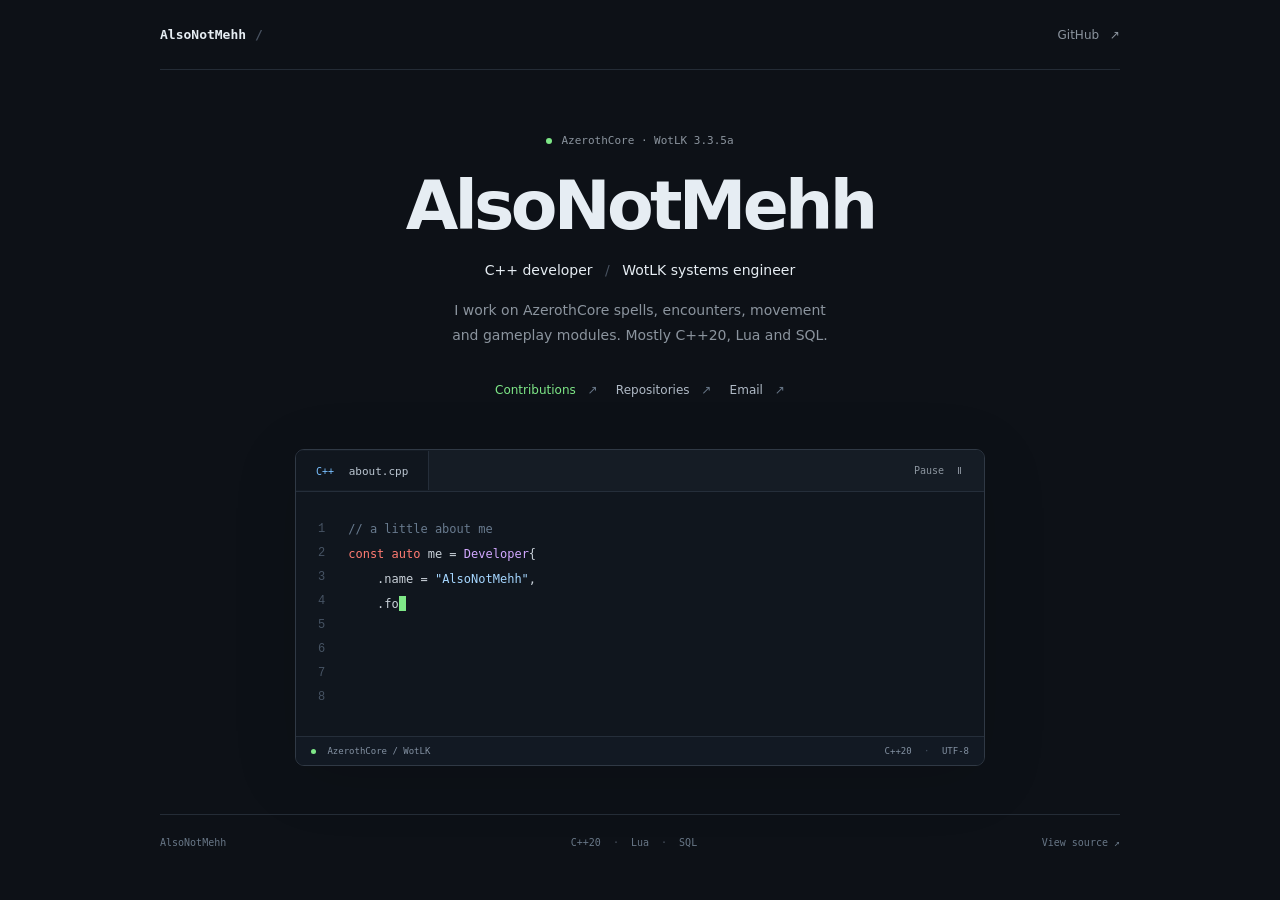
==== commit c3848dfd: "Clean up profile design" ====
--- a/docs/index.html
+++ b/docs/index.html
@@ -10,18 +10,18 @@
   <meta property="og:type" content="website">
   <title>AlsoNotMehh — AzerothCore developer</title>
   <link rel="icon" href="assets/mark.svg" type="image/svg+xml">
-  <link rel="stylesheet" href="assets/styles.css?v=simple-1">
+  <link rel="stylesheet" href="assets/styles.css?v=editor-2">
 </head>
 <body>
   <a class="skip" href="#about">Skip to content</a>
   <header>
-    <a class="wordmark" href="./" aria-label="Home">mehh<span>_</span></a>
+    <a class="wordmark" href="./" aria-label="Home">AlsoNotMehh<span>/</span></a>
     <a class="quiet-link" href="https://github.com/AlsoNotMehh">GitHub <span aria-hidden="true">↗</span></a>
   </header>
   <main id="about">
     <section class="intro" aria-labelledby="name">
       <p class="eyebrow"><span class="dot" aria-hidden="true"></span> AzerothCore · WotLK 3.3.5a</p>
-      <h1 id="name">AlsoNotMehh<span class="period">.</span></h1>
+      <h1 id="name">AlsoNotMehh</h1>
       <p class="role">C++ developer <span> / </span> WotLK systems engineer</p>
       <p class="bio">I work on AzerothCore spells, encounters, movement<br class="desktop-break"> and gameplay modules. Mostly C++20, Lua and SQL.</p>
       <nav class="links" aria-label="Find my work">
@@ -30,35 +30,17 @@
         <a href="mailto:itsbrayanrodriguez@gmail.com">Email <span aria-hidden="true">↗</span></a>
       </nav>
     </section>
-    <section class="signal" aria-label="Spells, encounters and modules connected by C++">
-      <div class="signal-caption"><span>A FEW THINGS I WORK ON</span><span aria-hidden="true">C++</span></div>
-      <svg class="circuit" viewBox="0 0 800 240" fill="none" aria-hidden="true">
-        <defs>
-          <radialGradient id="halo"><stop stop-color="#bda4ff" stop-opacity=".1"/><stop offset="1" stop-color="#bda4ff" stop-opacity="0"/></radialGradient>
-          <filter id="glow"><feGaussianBlur stdDeviation="3"/></filter>
-        </defs>
-        <ellipse cx="400" cy="120" rx="180" ry="120" fill="url(#halo)"/>
-        <g class="grid-lines"><path d="M0 120H800M400 0V240M200 0V240M600 0V240" stroke="#1a202b" stroke-dasharray="2 8"/></g>
-        <g stroke="#303747" stroke-width="1.3">
-          <path d="M80 120H235L280 75H350"/><path d="M450 75H520L565 120H720"/>
-          <path d="M350 165H280L235 120"/><path d="M450 165H520L565 120"/>
-          <path d="M350 75L400 45L450 75V165L400 195L350 165Z"/>
-          <path d="M350 75L400 105L450 75M400 105V195" opacity=".45"/>
-        </g>
-        <path class="pulse pulse-a" d="M80 120H235L280 75H350" stroke="#bda4ff" stroke-width="2" stroke-dasharray="24 360"/>
-        <path class="pulse pulse-b" d="M450 165H520L565 120H720" stroke="#8bd5c3" stroke-width="2" stroke-dasharray="24 360"/>
-        <circle cx="80" cy="120" r="4" fill="#bda4ff"/>
-        <circle cx="720" cy="120" r="4" fill="#8bd5c3"/>
-        <circle class="core-glow" cx="400" cy="120" r="25" fill="#bda4ff" opacity=".1" filter="url(#glow)"/>
-        <text x="400" y="132" fill="#ede9f5" text-anchor="middle" font-family="monospace" font-size="30" letter-spacing="-2">{ }</text>
-        <g class="circuit-labels" fill="#707b8b" font-family="monospace" font-size="11" letter-spacing="2" text-anchor="middle">
-          <text x="148" y="157">SPELLS</text><text x="400" y="226">ENCOUNTERS</text><text x="652" y="157">MODULES</text>
-        </g>
-      </svg>
-      <button class="motion-toggle" type="button" aria-pressed="false" hidden>Pause animation</button>
+    <section class="editor" aria-label="A short introduction in code">
+      <div class="editor-bar">
+        <span class="file-tab"><span class="file-icon" aria-hidden="true">C++</span> about.cpp</span>
+        <button class="motion-toggle" type="button" aria-pressed="false" hidden>Pause <span aria-hidden="true">Ⅱ</span></button>
+      </div>
+      <div class="code-area" aria-hidden="true"><div class="line-numbers">1<br>2<br>3<br>4<br>5<br>6<br>7<br>8</div><pre><code id="typed-code"></code><span class="cursor"></span></pre></div>
+      <p class="sr-only">AlsoNotMehh. AzerothCore and WotLK developer. I work with C++20, Lua and SQL on spells, encounters and gameplay modules.</p>
+      <div class="editor-status"><span><span class="status-dot" aria-hidden="true"></span> AzerothCore / WotLK</span><span>C++20 <span class="status-divider">·</span> UTF-8</span></div>
     </section>
   </main>
   <footer><span>AlsoNotMehh</span><span>C++20 <i>·</i> Lua <i>·</i> SQL</span><a href="https://github.com/AlsoNotMehh/AlsoNotMehh">View source <span aria-hidden="true">↗</span></a></footer>
-  <script src="assets/app.js?v=simple-1"></script>
+  <script src="assets/app.js?v=editor-2"></script>
 </body>
 </html>
--- a/docs/assets/styles.css
+++ b/docs/assets/styles.css
@@ -1,6 +1,6 @@
-:root{color-scheme:dark;--bg:#0d1117;--ink:#eceff5;--muted:#8b94a5;--line:#242b36;--accent:#bda4ff;font-family:Inter,ui-sans-serif,system-ui,-apple-system,BlinkMacSystemFont,"Segoe UI",sans-serif;font-synthesis:none}
-*{box-sizing:border-box}body{margin:0;background:var(--bg);color:var(--ink);-webkit-font-smoothing:antialiased}a{color:inherit;text-decoration:none}button{font:inherit}a:focus-visible,button:focus-visible{outline:2px solid var(--accent);outline-offset:7px}header,main,footer{width:min(100% - 80px,960px);margin-inline:auto}header{display:flex;align-items:center;justify-content:space-between;padding:30px 0;border-bottom:1px solid var(--line)}.wordmark{font:700 17px ui-monospace,monospace;letter-spacing:-1px}.wordmark span{color:var(--accent)}.quiet-link{font-size:12px;color:var(--muted)}.quiet-link span{margin-left:8px;color:var(--accent)}.skip{position:absolute;top:-100px;left:20px}.skip:focus{top:15px;background:var(--bg);padding:12px;z-index:5}
-.intro{padding-top:100px;text-align:center}.eyebrow{display:flex;align-items:center;justify-content:center;gap:10px;margin:0 0 28px;font:11px ui-monospace,monospace;letter-spacing:.06em;color:var(--muted)}.dot{width:6px;height:6px;background:var(--accent);border-radius:50%;box-shadow:0 0 14px #bda4ff60}h1{margin:0;font-size:clamp(42px,7.9vw,82px);font-weight:650;line-height:1.08;letter-spacing:-.065em}.period{color:var(--accent)}.role{margin:24px 0 0;font-size:15px;font-weight:500;letter-spacing:-.015em}.role span{padding:0 10px;color:#495363}.bio{margin:25px auto 0;color:var(--muted);font-size:15px;line-height:1.9;max-width:600px}.links{display:flex;align-items:center;justify-content:center;gap:12px;margin-top:32px}.links a{display:flex;align-items:center;gap:24px;padding:12px 16px;border:1px solid var(--line);border-radius:5px;font-size:12px;transition:background .2s,border-color .2s}.links a:hover{border-color:#746291;background:#bda4ff0a}.links a span{color:var(--muted)}.links .primary{background:#bda4ff12;border-color:#bda4ff40;color:#d9c8ff}
-.signal{position:relative;max-width:800px;margin:80px auto 0;border-top:1px solid var(--line);padding-top:20px}.signal-caption{display:flex;justify-content:space-between;color:#667184;font:9px ui-monospace,monospace;letter-spacing:.12em}.circuit{display:block;width:100%;height:auto;margin:3px auto 0}.pulse{animation:trace 5s linear infinite}.pulse-b{animation-delay:-2.5s}.core-glow{animation:breathe 4s ease-in-out infinite}.motion-toggle{display:block;margin:0 auto;border:0;background:none;color:#747f90;font:10px ui-monospace,monospace;padding:8px;cursor:pointer}.motion-toggle:hover{color:var(--ink)}[hidden]{display:none!important}.paused .pulse,.paused .core-glow{animation-play-state:paused}@keyframes trace{from{stroke-dashoffset:384}to{stroke-dashoffset:0}}@keyframes breathe{0%,100%{opacity:.08}50%{opacity:.28}}footer{display:flex;align-items:center;justify-content:space-between;margin-top:52px;padding:23px 0 26px;border-top:1px solid var(--line);color:#788394;font:10px ui-monospace,monospace}footer i{font-style:normal;padding:0 8px;color:#424d5c}footer a:hover{color:var(--ink)}
-@media(min-height:1000px){.intro{padding-top:140px}.signal{margin-top:100px}}@media(max-width:600px){header,main,footer{width:calc(100% - 40px)}header{padding:24px 0}.intro{padding-top:76px}.eyebrow{font-size:10px;margin-bottom:25px}h1{font-size:clamp(37px,10vw,58px)}.role{font-size:12px;line-height:1.8;margin-top:20px}.role span{padding:0 4px}.bio{font-size:13px;line-height:1.9;max-width:340px}.desktop-break{display:none}.links{gap:8px;flex-wrap:wrap;margin-top:26px}.links a{font-size:11px;padding:11px 12px;gap:12px}.signal{margin-top:62px;padding-top:16px}.signal-caption{font-size:8px;letter-spacing:.04em}.circuit{min-height:160px}.circuit-labels{font-size:14px;letter-spacing:1px}footer{margin-top:40px;font-size:9px;flex-wrap:wrap;gap:20px}footer i{padding:0 4px}}
-@media(prefers-reduced-motion:reduce){.pulse,.core-glow{animation:none}.pulse{stroke-dasharray:none;opacity:.3}.links a{transition:none}}
+:root{color-scheme:dark;--bg:#0d1117;--ink:#e6edf3;--muted:#8b949e;--line:#242c36;--green:#7ee787;font-family:Inter,ui-sans-serif,system-ui,-apple-system,BlinkMacSystemFont,"Segoe UI",sans-serif;font-synthesis:none}
+*{box-sizing:border-box}body{margin:0;background:var(--bg);color:var(--ink);-webkit-font-smoothing:antialiased}a{color:inherit;text-decoration:none}button{font:inherit}a:focus-visible,button:focus-visible{outline:2px solid var(--green);outline-offset:5px}header,main,footer{width:min(100% - 64px,960px);margin-inline:auto}header{display:flex;align-items:center;justify-content:space-between;padding:27px 0;border-bottom:1px solid var(--line)}.wordmark{font:600 13px ui-monospace,monospace}.wordmark span{color:#485260;margin-left:9px}.quiet-link{font-size:12px;color:var(--muted)}.quiet-link span{margin-left:7px}.quiet-link:hover{color:var(--ink)}.skip{position:absolute;top:-100px;left:20px}.skip:focus{top:15px;background:var(--bg);padding:12px;z-index:5}
+.intro{padding-top:64px;text-align:center}.eyebrow{display:flex;align-items:center;justify-content:center;gap:9px;margin:0 0 20px;font:11px ui-monospace,monospace;color:var(--muted)}.dot{width:6px;height:6px;background:var(--green);border-radius:50%}h1{margin:0;font-size:clamp(42px,6vw,68px);font-weight:650;line-height:1.15;letter-spacing:-.055em}.role{margin:17px 0 0;font-size:14px;font-weight:500}.role span{padding:0 8px;color:#485260}.bio{margin:20px auto 0;color:var(--muted);font-size:14px;line-height:1.8;max-width:570px}.links{display:flex;align-items:center;justify-content:center;gap:18px;margin-top:25px}.links a{display:flex;align-items:center;gap:12px;padding:9px 0;font-size:12px;color:#b0bac6;border-bottom:1px solid transparent;transition:color .2s,border-color .2s}.links a:hover{color:var(--ink);border-color:#566372}.links a span{color:#677687}.links .primary{color:var(--green)}
+.editor{max-width:690px;margin:42px auto 0;border:1px solid #303945;border-radius:9px;background:#10161e;overflow:hidden;box-shadow:0 12px 65px #00000020}.editor-bar{display:flex;align-items:center;justify-content:space-between;min-height:42px;background:#151c25;border-bottom:1px solid #252e3a;padding-right:14px}.file-tab{padding:14px 20px 12px;border-right:1px solid #252e3a;background:#10161e;font:11px ui-monospace,monospace;color:#bac5d0}.file-icon{color:#79c0ff;font-size:10px;margin-right:8px}.motion-toggle{padding:6px 8px;border:0;background:transparent;cursor:pointer;color:#8b949e;font:10px ui-monospace,monospace}.motion-toggle:hover{color:var(--ink)}.motion-toggle span{margin-left:7px}.code-area{display:flex;padding:25px 22px 27px;gap:23px;min-height:242px;overflow-x:auto;font:12px/24px "Cascadia Code",Consolas,"Liberation Mono",monospace}.line-numbers{color:#465363;text-align:right;user-select:none;flex:none}.code-area pre{margin:0;white-space:pre;font:inherit;color:#c9d1d9}.comment{color:#687a8e}.keyword{color:#ff7b72}.type{color:#d2a8ff}.string{color:#a5d6ff}.property{color:#c9d1d9}.cursor{display:inline-block;width:7px;height:15px;vertical-align:-3px;background:#7ee787;animation:blink 1.1s steps(1) infinite}.paused .cursor{animation-play-state:paused}.editor-status{border-top:1px solid #252e3a;display:flex;justify-content:space-between;align-items:center;padding:9px 15px;font:9px ui-monospace,monospace;color:#8492a3;background:#121923}.status-dot{display:inline-block;width:5px;height:5px;background:#7ee787;border-radius:50%;margin-right:6px}.status-divider{padding:0 7px;color:#465363}.sr-only{position:absolute;width:1px;height:1px;padding:0;margin:-1px;overflow:hidden;clip:rect(0,0,0,0);white-space:nowrap;border:0}[hidden]{display:none!important}@keyframes blink{50%{opacity:0}}footer{display:flex;align-items:center;justify-content:space-between;margin-top:48px;padding:22px 0 25px;border-top:1px solid var(--line);color:#687787;font:10px ui-monospace,monospace}footer i{font-style:normal;padding:0 6px;color:#485260}footer a:hover{color:var(--ink)}
+@media(max-width:600px){header,main,footer{width:calc(100% - 40px)}header{padding:23px 0}.wordmark{font-size:12px}.intro{padding-top:48px}.eyebrow{font-size:10px;margin-bottom:18px}h1{font-size:clamp(37px,10.5vw,58px)}.role{font-size:11px;line-height:1.8;margin-top:16px}.role span{padding:0 4px}.bio{font-size:13px;line-height:1.8;max-width:340px}.desktop-break{display:none}.links{gap:18px;margin-top:19px}.links a{font-size:11px;gap:7px}.editor{margin-top:30px}.code-area{padding:18px 12px 20px;gap:12px;font-size:10px;line-height:23px;min-height:222px}.file-tab{padding-left:14px}.editor-status{font-size:8px;padding:9px 12px}footer{margin-top:32px;font-size:9px;flex-wrap:wrap;gap:18px}footer i{padding:0 3px}}
+@media(prefers-reduced-motion:reduce){.cursor{animation:none}.links a{transition:none}}
